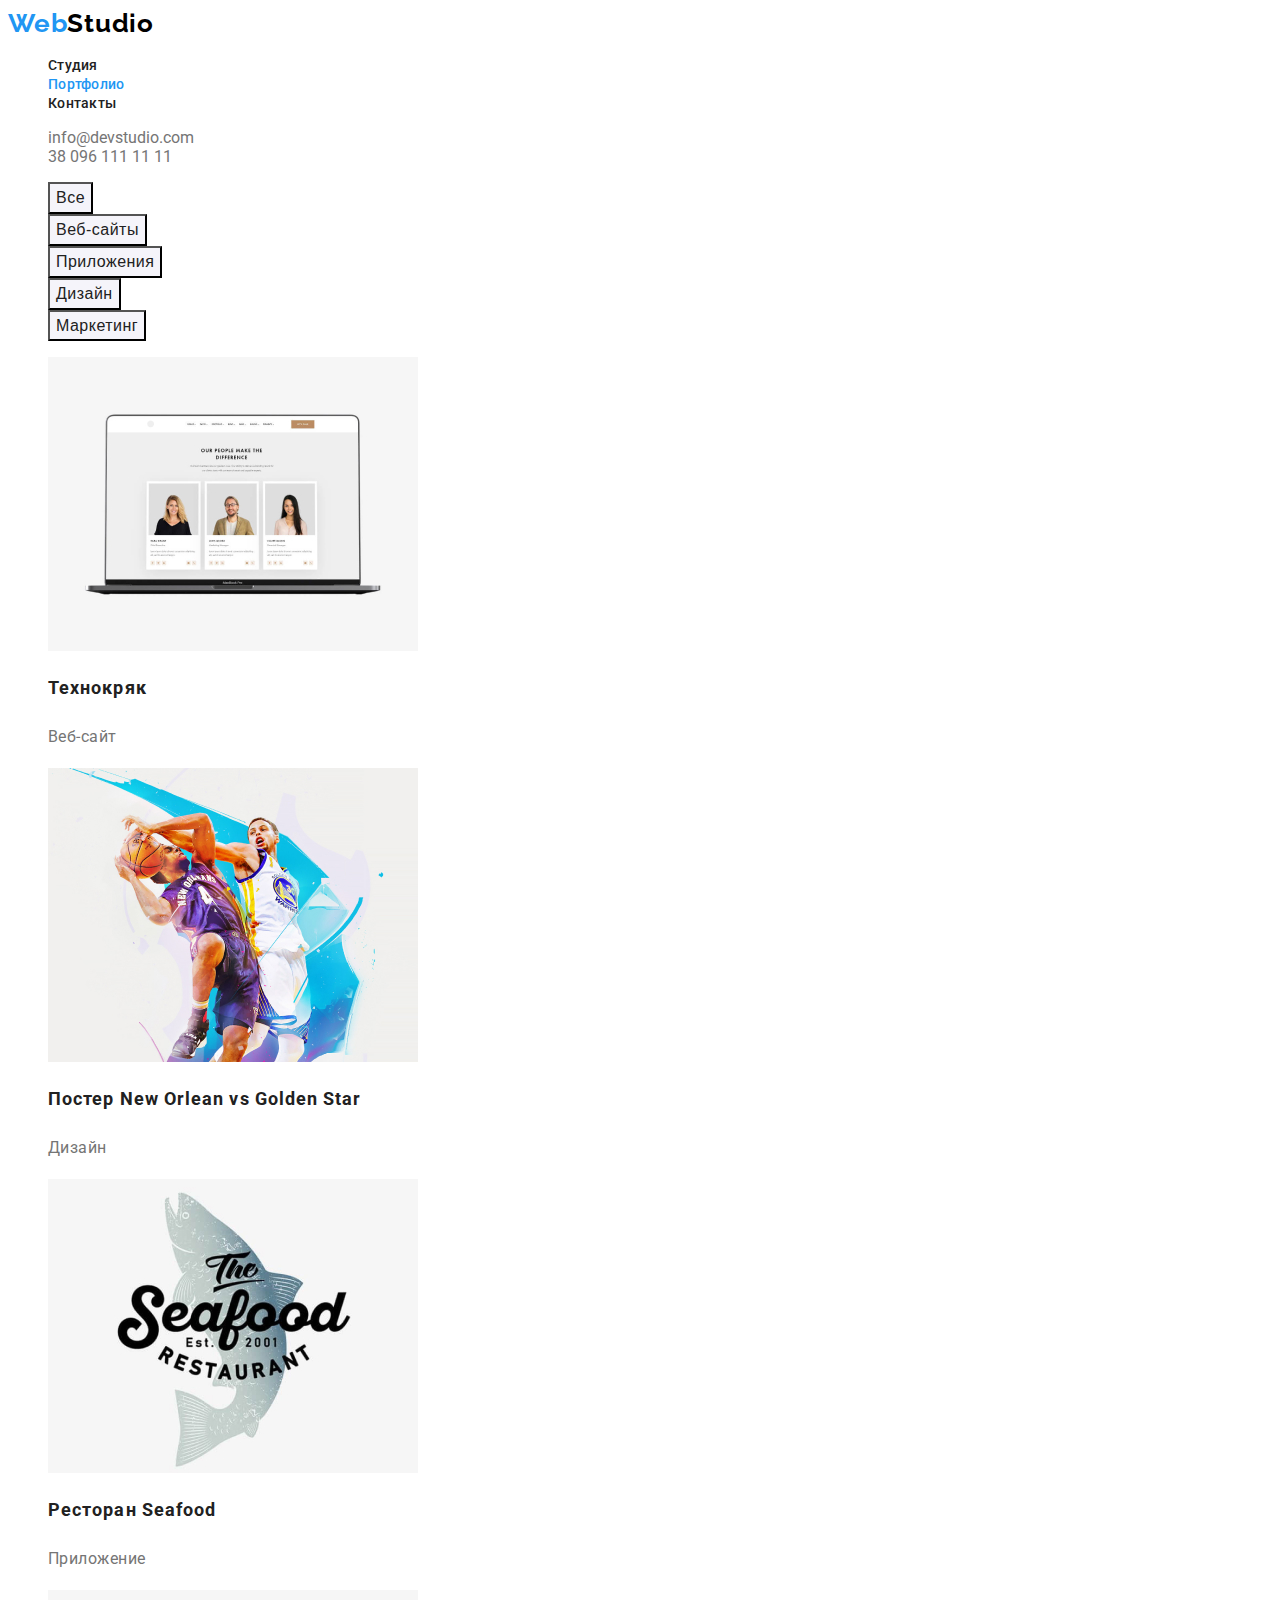
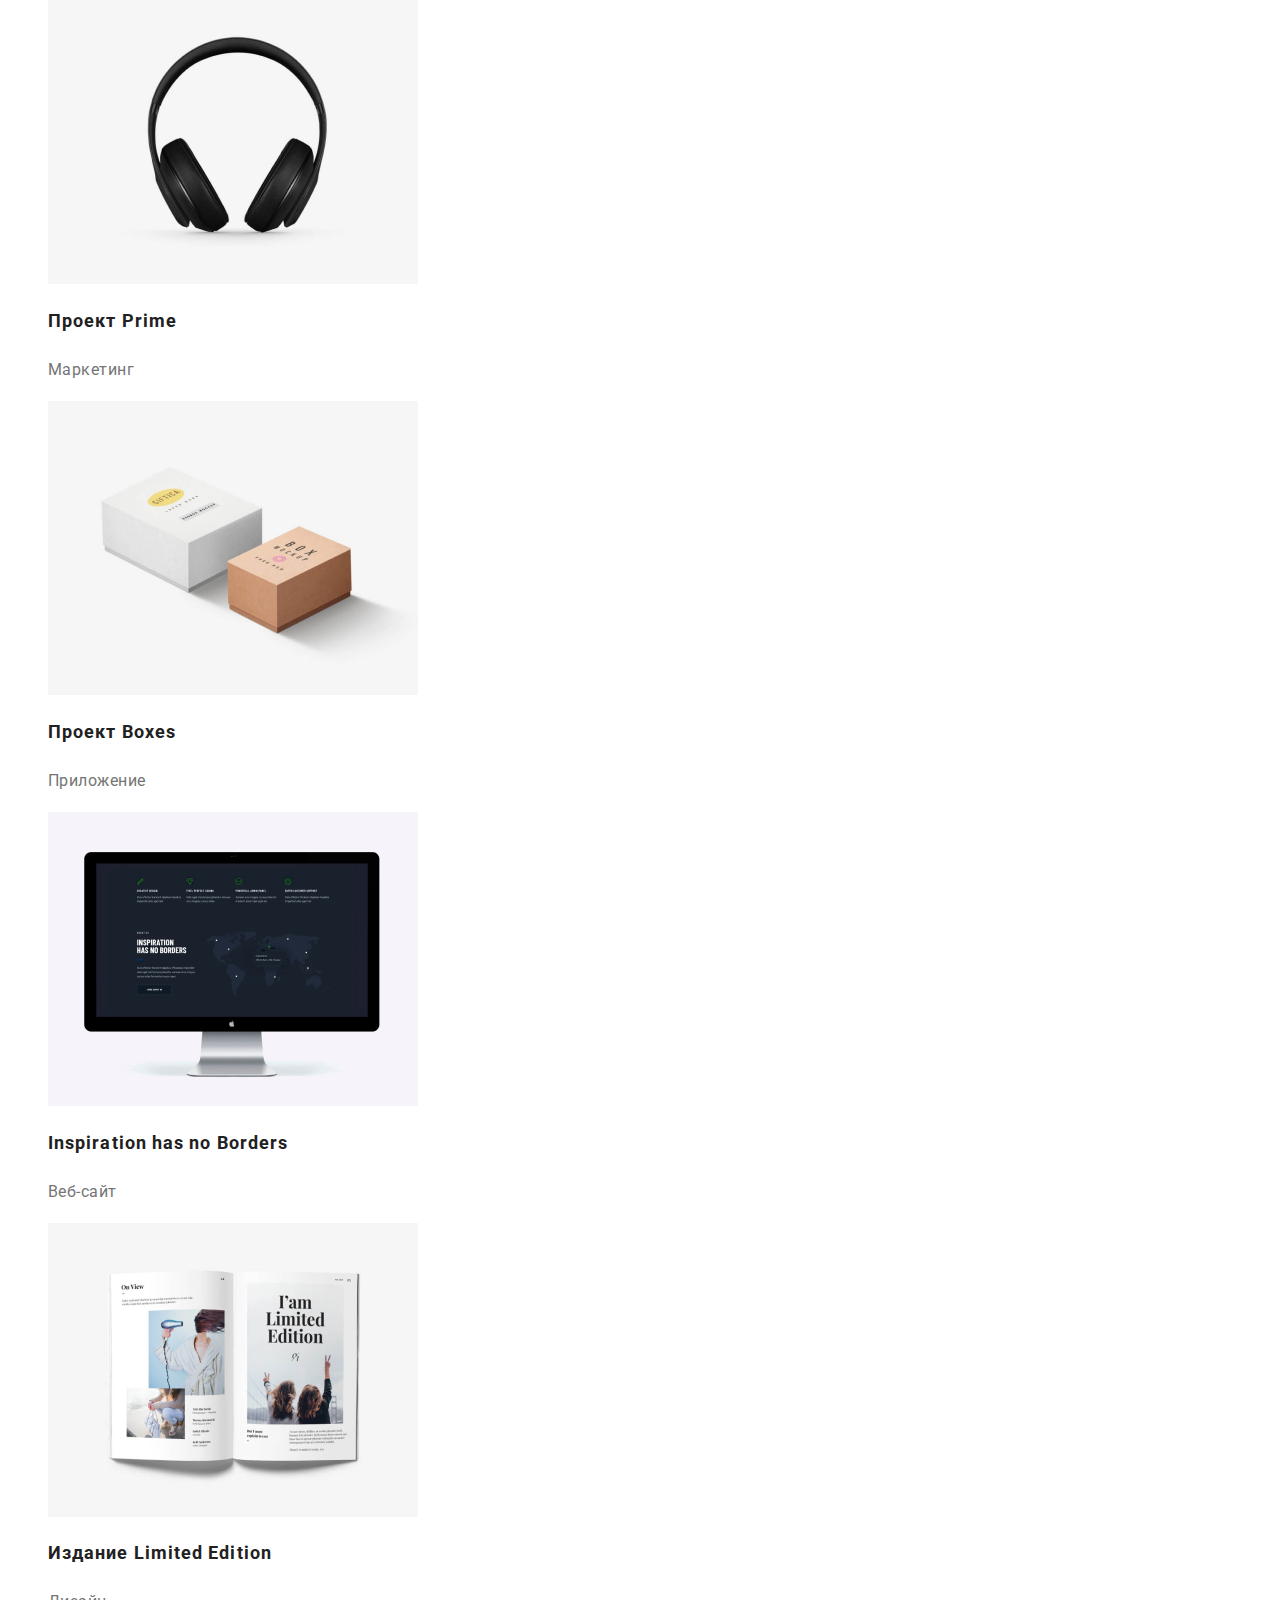
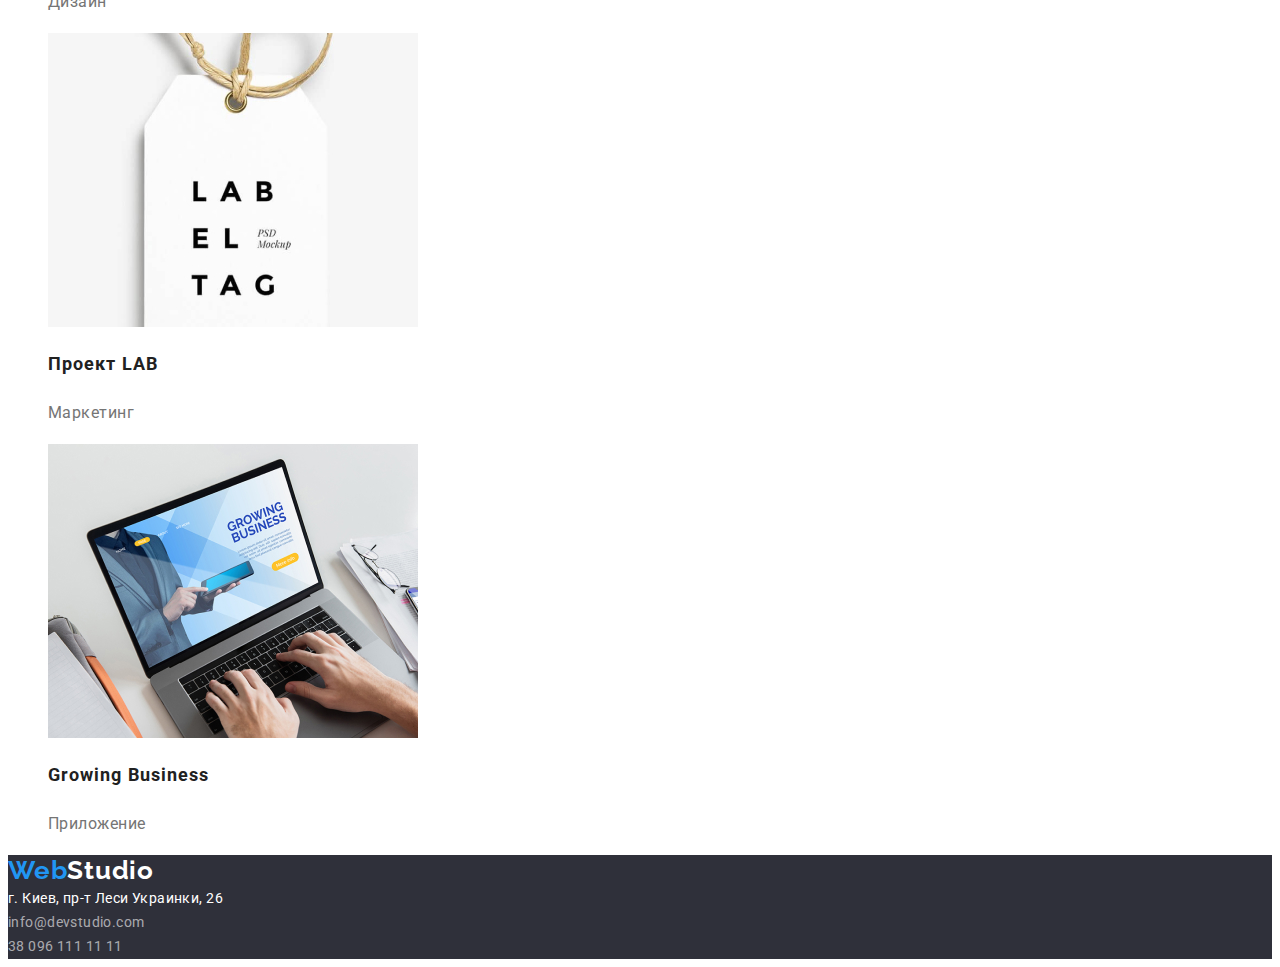
==== portfolio.html @ 9d1b3db4 "клонировала репозиторий" ====
<!DOCTYPE html>
<html lang="ru">
<head>
    <meta charset="UTF-8">
    <meta name="viewport" content="width=device-width, initial-scale=1.0">
    <title>Портфолио</title>
    <link href="https://fonts.googleapis.com/css2?family=Raleway:wght@700&family=Roboto:wght@400;500;700;900&display=swap" rel="stylesheet">
    <link rel="stylesheet" href="./css/common.css">
    <link rel="stylesheet" href="./css/portfolio.css">
</head>

<body class="body">
     <!-- Шапка -->
    <header class="header">
        <nav>
            <a href="./index.html" class="logo"><span class="logo-web">Web</span>Studio</a>

        <ul class="site-nav list">
            <li><a href="./index.html" class="link">Студия</a></li>
            <li><a href="./portfolio.html" class="link current">Портфолио</a></li>
            <li><a href="#address" class="link">Контакты</a></li>
        </ul>
        </nav>
        <ul class="link-nav list">
            <li><a href="mailto:info@devstudio.com" class="link">info@devstudio.com</a></li>
            <li><a href="tel:+380961111111" class="link">38 096 111 11 11</a></li>
        </ul>
    </header>

    <main>
    <!-- Проекты -->
    <section class="project">
        <h1 hidden>Проекты</h1>
            <ul class="project-list list">
                <li><button type="button" class="button secondary">Все</button></li>
                <li><button type="button" class="button secondary">Веб-сайты</button></li>
                <li><button type="button" class="button secondary">Приложения</button></li>
                <li><button type="button" class="button secondary">Дизайн</button></li>
                <li><button type="button" class="button secondary">Маркетинг</button></li>
            </ul>
            <ul class="list">
                <li>
                    <img src="./images/img1.jpg" width="370" height="294" alt="открытый лаптоп">
                    <h2 class="title">Технокряк</h2>
                    <p class="text">Веб-сайт</p>
                </li>
                <li>
                    <img src="./images/img2.jpg" width="370" height="294" alt="двое мужчин играют в баскетбол">
                    <h2 class="title">Постер New Orlean vs Golden Star</h2>
                    <p class="text">Дизайн</p>
                </li>
                <li>
                    <img src="./images/img3.jpg" width="370" height="294" alt="логотип ресторана">
                    <h2 class="title">Ресторан Seafood</h2>
                    <p class="text">Приложение</p>
                </li>
                <li>
                    <img src="./images/img4.jpg" width="370" height="294" alt="наушники">
                    <h2 class="title">Проект Prime</h2>
                    <p class="text">Маркетинг</p>
                </li>
                <li>
                    <img src="./images/img5.jpg" width="370" height="294" alt="две коробочки">
                    <h2 class="title">Проект Boxes</h2>
                    <p class="text">Приложение</p>
                </li>
                <li>
                    <img src="./images/img6.jpg" width="370" height="294" alt="монитор">
                    <h2 class="title">Inspiration has no Borders</h2>
                    <p class="text">Веб-сайт</p>
                </li>
                <li>
                    <img src="./images/img7.jpg" width="370" height="294" alt="открытая книга">
                    <h2 class="title">Издание Limited Edition</h2>
                    <p class="text">Дизайн</p>
                </li>
                <li>
                    <img src="./images/img8.jpg" width="370" height="294" alt="подвеска рекламы">
                    <h2 class="title">Проект LAB</h2>
                    <p class="text">Маркетинг</p>
                </li>
                <li>
                    <img src="./images/img9.jpg" width="370" height="294" alt="руки на лаптопе">
                    <h2 class="title">Growing Business</h2>
                    <p class="text">Приложение</p>
                </li>
            </ul>

    </section>
    </main>

     <!-- Подвал -->
     <footer class="footer">
        <a href="./index.html" class="logo-footer"><span class="logo-web">Web</span>Studio</a>
        <address class="address" id="address">
            г. Киев, пр-т Леси Украинки, 26 <br>
            <a href="mailto:info@devstudio.com" class="link">info@devstudio.com</a> <br>
            <a href="tel:+380961111111" class="link">38 096 111 11 11</a>
        </address>
    </footer>
</body>
</html>
---- css/common.css ----
:root {
    --primary-text-color: #757575;
    --title-text-color: #212121;
    --accent-color: #2196F3;
    --button-color: #FFFFFF;
    --primary-br-color:#FFFFFF;
    --secondary-br-color:#F5F4FA;
    --footer-br-color: #2F303A;
}




/* основной цвет текста #757575 */
/* вторичный цвет текста #212121 */
/* акцент #2196F3 */
/* кнопка #FFFFFF */
/* первичный цвет заливки #FFFFFF */
/* вторичный цвет заливки  #F5F4FA */
/* цвет заливки подвала #2F303A */






/* portfolio.css */


/* body */

.body {
    background-color: #ffffff;
    color: var(--primary-text-color);
    font-family: Roboto, sans-serif;
}

/* header */

.header {
    background-color: #ffffff;
    color: var(--title-text-color);
}

/* logo */

.logo{
    color: #000000 ;
    font-family: Raleway, sans-serif;

    font-weight: 700;
    font-size: 26px;
    line-height: 1.19;
    letter-spacing: 0.03em;
    text-decoration: none;
}

.logo-footer {
    color: #FFFFFF;
}

.logo-web {
   color:var(--accent-color);
}

.list {
    list-style: none;
}

/* site-nav */

.site-nav .link {
    color: var(--title-text-color);
}

.site-nav .link:hover,
.site-nav .link:focus {
    color: var(--accent-color);
}

.site-nav .link.current {
    color: var(--accent-color);
}

/* link-nav */

.link-nav .link {
    color: var(--primary-text-color);
}

.link-nav .link:hover,
.link-nav .link:focus {
    color:  var(--accent-color);
}

.button {
    color: var(--title-text-color);
    background-color: var(--accent-color);
}

/* footer */

.footer {
    background-color: var(--footer-br-color);
}

.address {
    color: #FFFFFF;
}

.footer .link {
    color: rgba(255, 255, 255, 0.6)
}
---- css/portfolio.css ----
:root {
    --primary-text-color: #757575;
    --title-text-color: #212121;
    --accent-color: #2196F3;
    --button-color: #FFFFFF;
    --primary-br-color:#FFFFFF;
    --secondary-br-color:#F5F4FA;
    --footer-br-color: #2F303A;
}


/* основной цвет текста #757575 */
/* вторичный цвет текста #212121 */
/* акцент #2196F3 */
/* кнопка #FFFFFF */
/* первичный цвет заливки #FFFFFF */
/* вторичный цвет заливки  #F5F4FA */
/* цвет заливки подвала #2F303A */


/* body */

.body {
    background-color: #ffffff;
    color: var(--primary-text-color);

    font-family: Roboto, sans-serif;
}

/* logo */

.logo{
    color: #000000 ;
    font-family: Raleway, sans-serif;

    font-weight: 700;
    font-size: 26px;
    line-height: 1.19;
    letter-spacing: 0.03em;
    text-decoration: none;
}

.logo-footer {
    color: #FFFFFF;
    font-family: Raleway, sans-serif;

    font-weight: 700;
    font-size: 26px;
    line-height: 1.19;
    letter-spacing: 0.03em;
    text-decoration: none;
}

/* nav */

.site-nav .link {
    color: var(--title-text-color);
    font-family: Roboto;

    font-weight: 500;
    font-size: 14px;
    line-height: 1.14;
    letter-spacing: 0.02em;
    text-decoration: none;
}

 .list {
    list-style: none;
}

.link-nav .link{
    color: var(--primary-text-color);
    text-decoration: none;
}

/* title */

.title {
    color: var(--title-text-color);
}

.list .title {
    font-weight: 700;
    font-size: 18px;
    line-height: 2;
    letter-spacing: 0.06em;
}

/* button */

.button {
    color:var(--title-text-color);
    background-color: var(--accent-color);
    font-weight: 500;
    font-size: 16px;
    line-height: 1.62;
    text-align: center;
    letter-spacing: 0.03em;
}

.button.secondary {
    color: var(--title-text-color);
    background-color: var(--secondary-br-color);
}

.button:hover,
.button:focus {
    color: var(--button-color);
    background-color: var(--accent-color);
}

/* text */

.list .text {
    font-weight: 400;
    font-size: 16px;
    line-height: 1.87;
    letter-spacing: 0.03em;
}

/* footer */

.footer {
    background-color: var(--footer-br-color);
    font-style: normal;
    font-weight: 400;
    font-size: 14px;
    line-height: 1.71;
    letter-spacing: 0.03em;
}

.address {
    color: #ffffff;
    font-style: normal;
}


.footer .link {
    color: rgba(255, 255, 255, 0.6);
    text-decoration: none;
}
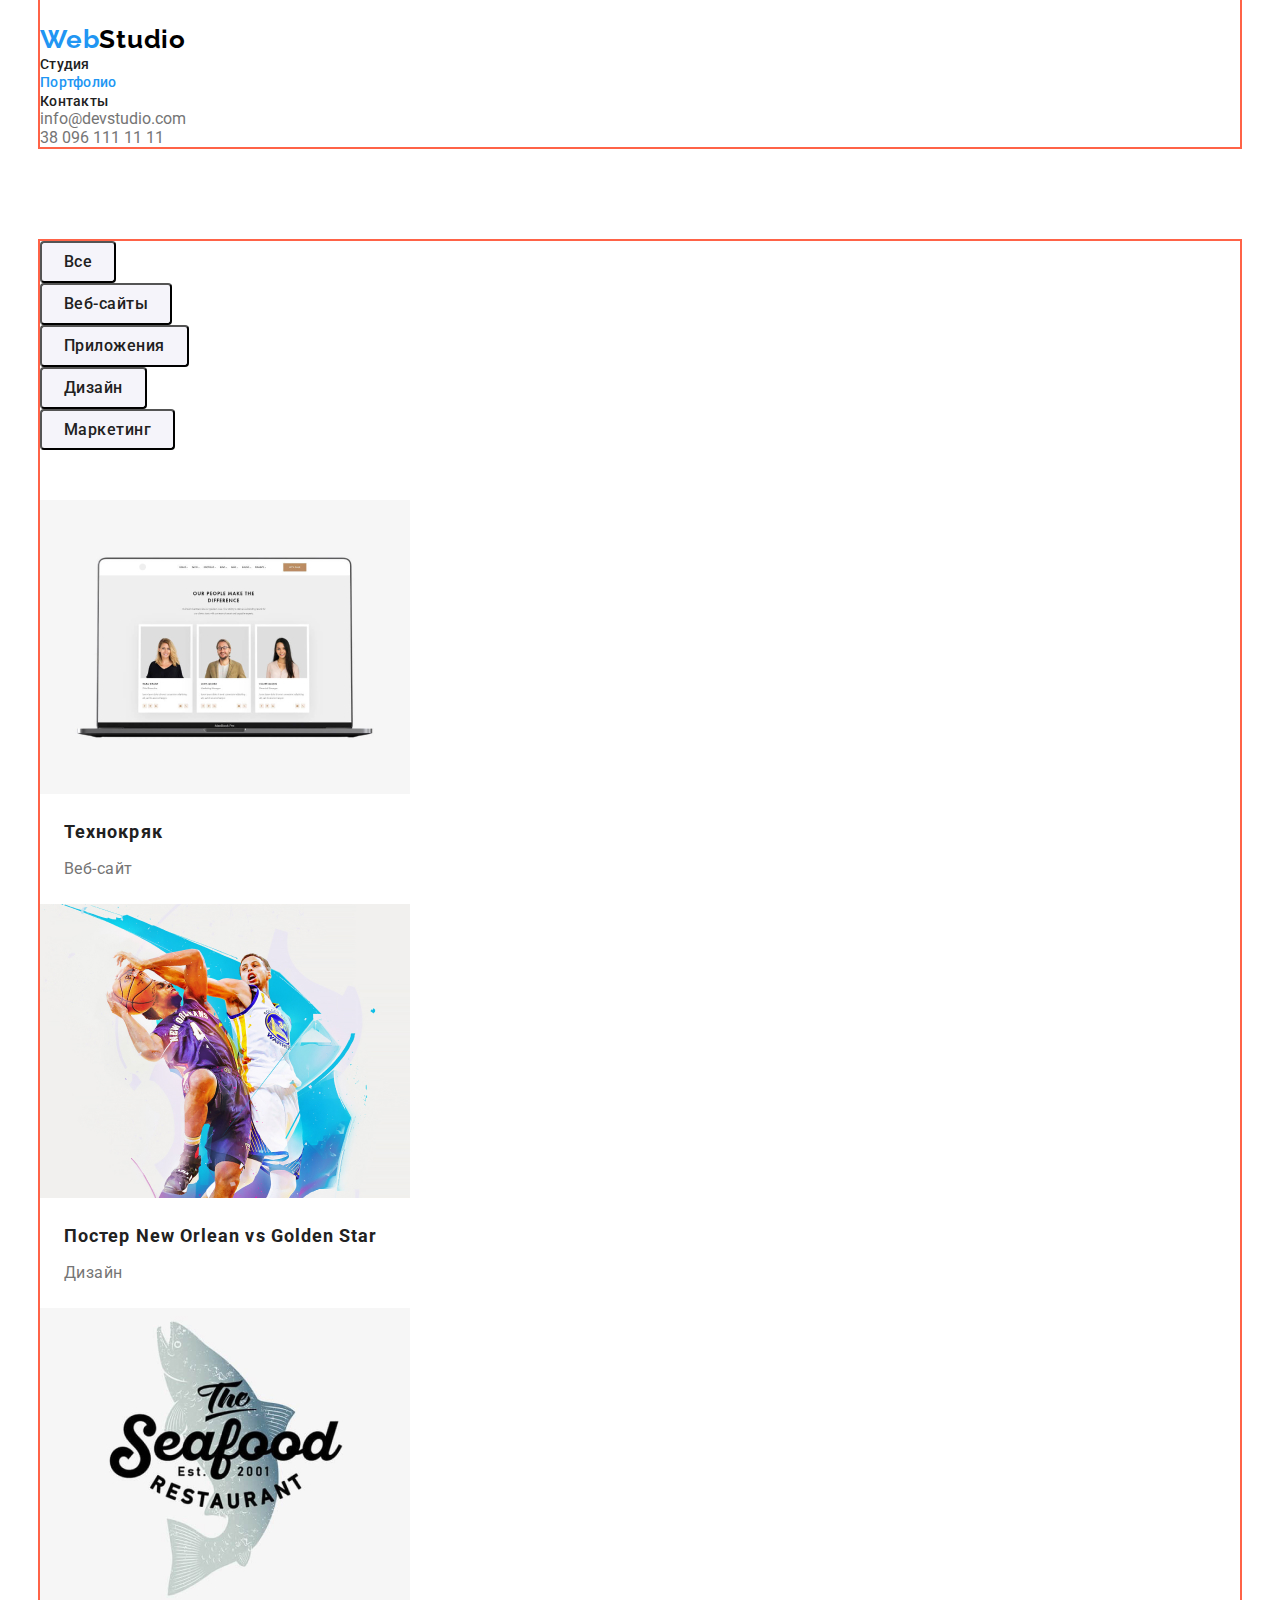
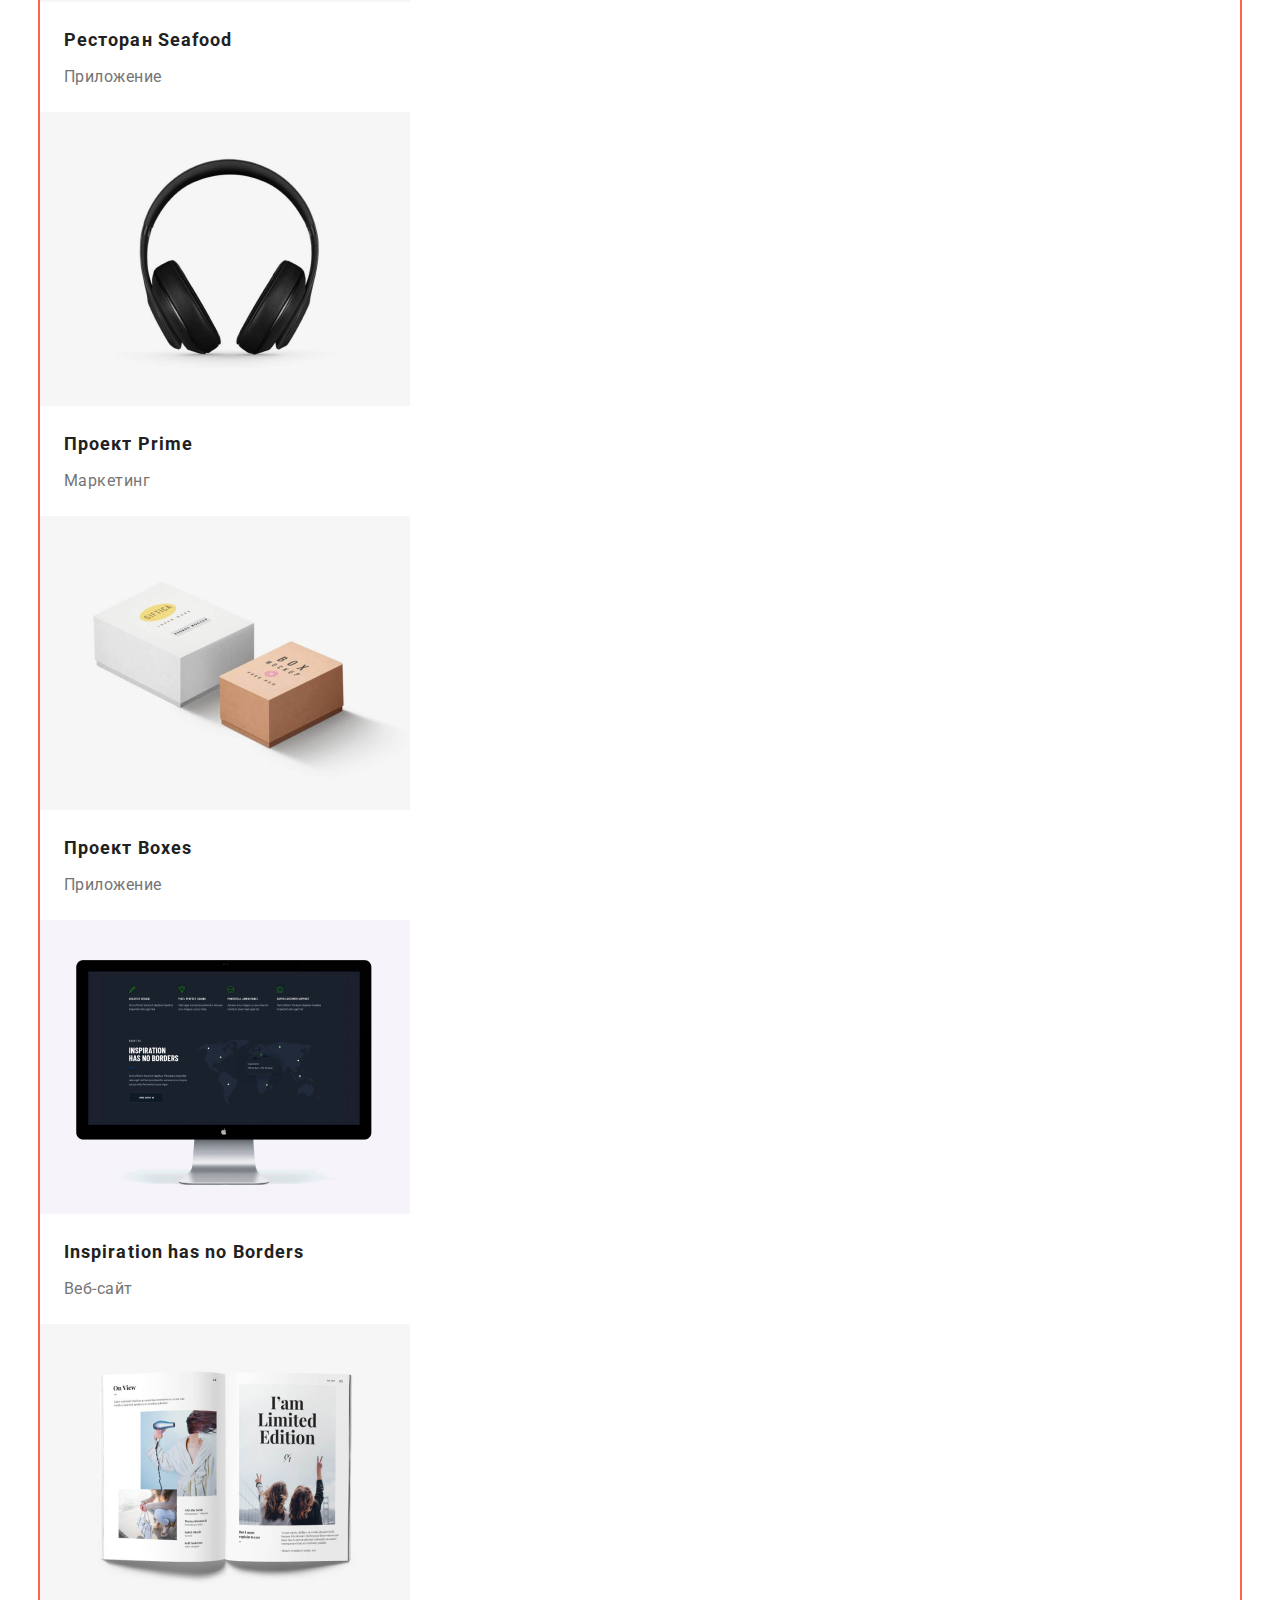
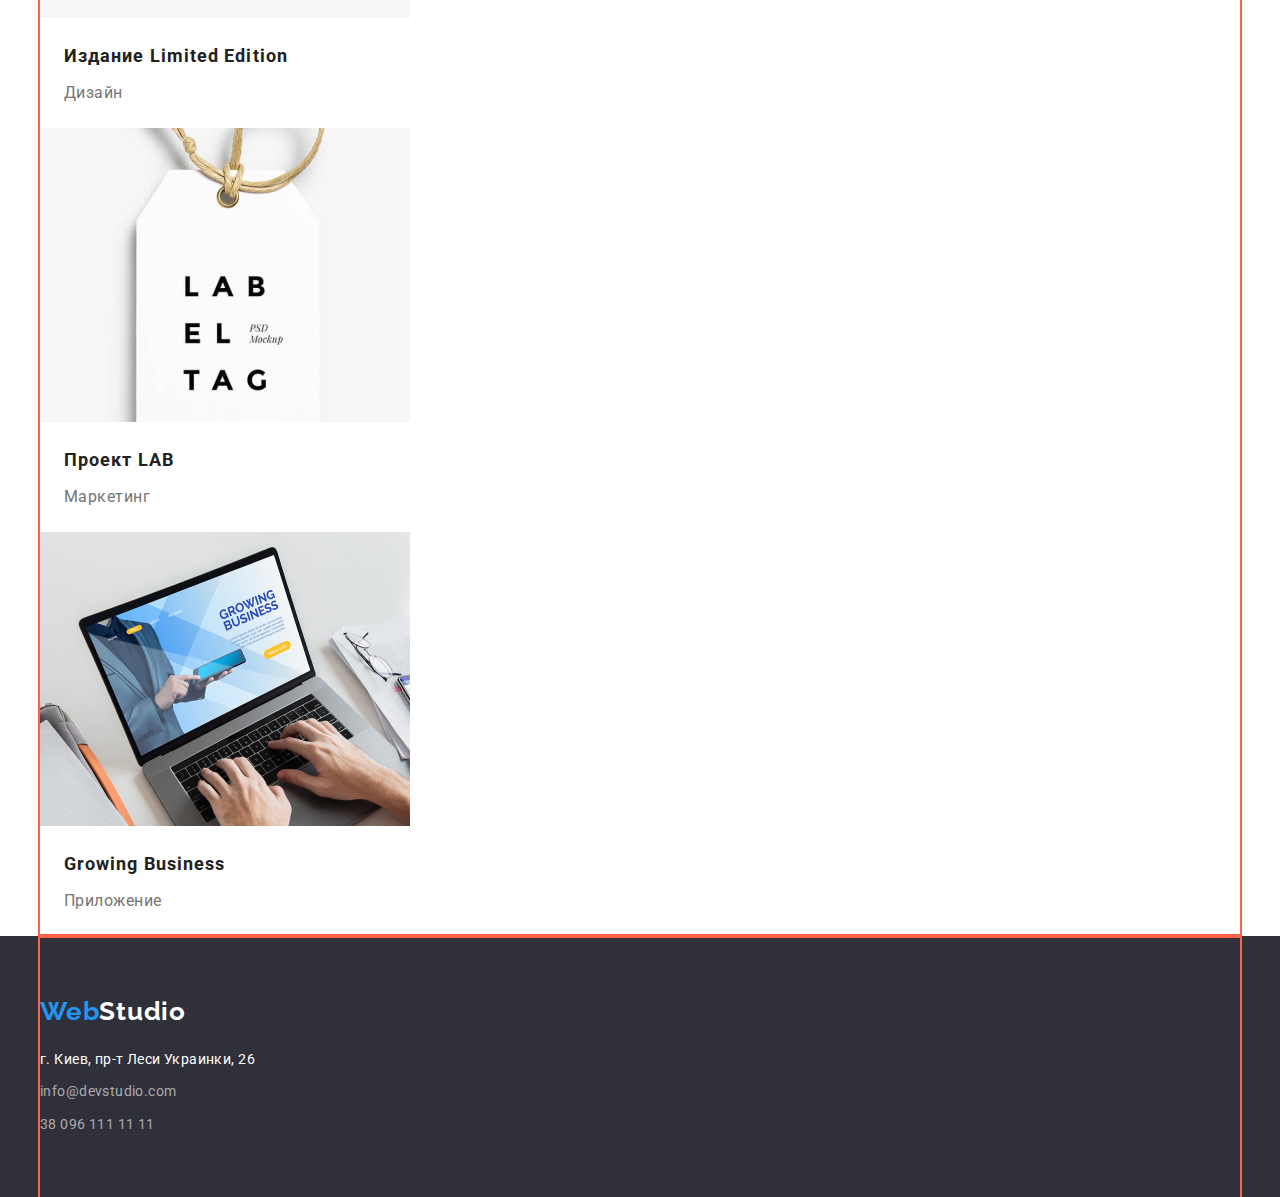
==== commit c8b8db17: "добавила стили для геометрии на портфолио" ====
--- a/portfolio.html
+++ b/portfolio.html
@@ -5,6 +5,7 @@
     <meta name="viewport" content="width=device-width, initial-scale=1.0">
     <title>Портфолио</title>
     <link href="https://fonts.googleapis.com/css2?family=Raleway:wght@700&family=Roboto:wght@400;500;700;900&display=swap" rel="stylesheet">
+    <link rel="stylesheet" href="https://cdnjs.cloudflare.com/ajax/libs/modern-normalize/1.0.0/modern-normalize.min.css"/>
     <link rel="stylesheet" href="./css/common.css">
     <link rel="stylesheet" href="./css/portfolio.css">
 </head>
@@ -12,9 +13,11 @@
 <body class="body">
      <!-- Шапка -->
     <header class="header">
+        <div class="container">
         <nav>
-            <a href="./index.html" class="logo"><span class="logo-web">Web</span>Studio</a>
-
+            <div class="logo-header">
+                <a href="./index.html" class="logo"><span class="logo-web">Web</span>Studio</a>
+            </div>
         <ul class="site-nav list">
             <li><a href="./index.html" class="link">Студия</a></li>
             <li><a href="./portfolio.html" class="link current">Портфолио</a></li>
@@ -25,12 +28,15 @@
             <li><a href="mailto:info@devstudio.com" class="link">info@devstudio.com</a></li>
             <li><a href="tel:+380961111111" class="link">38 096 111 11 11</a></li>
         </ul>
+    </div>
     </header>
 
     <main>
     <!-- Проекты -->
     <section class="project">
+        <div class="container">
         <h1 hidden>Проекты</h1>
+        <div class="button-project">
             <ul class="project-list list">
                 <li><button type="button" class="button secondary">Все</button></li>
                 <li><button type="button" class="button secondary">Веб-сайты</button></li>
@@ -38,65 +44,112 @@
                 <li><button type="button" class="button secondary">Дизайн</button></li>
                 <li><button type="button" class="button secondary">Маркетинг</button></li>
             </ul>
+        </div>
             <ul class="list">
                 <li>
-                    <img src="./images/img1.jpg" width="370" height="294" alt="открытый лаптоп">
-                    <h2 class="title">Технокряк</h2>
-                    <p class="text">Веб-сайт</p>
+                    <div class="project-img">
+                        <img src="./images/img1.jpg" width="370" height="294" alt="открытый лаптоп">
+                    <div class="button-list">
+                        <h2 class="title">Технокряк</h2>
+                        <p class="text">Веб-сайт</p>
+                    </div>
+                    </div>
                 </li>
                 <li>
-                    <img src="./images/img2.jpg" width="370" height="294" alt="двое мужчин играют в баскетбол">
-                    <h2 class="title">Постер New Orlean vs Golden Star</h2>
-                    <p class="text">Дизайн</p>
+                    <div class="project-img">
+                        <img src="./images/img2.jpg" width="370" height="294" alt="двое мужчин играют в баскетбол">
+                    <div class="button-list">
+                        <h2 class="title">Постер New Orlean vs Golden Star</h2>
+                        <p class="text">Дизайн</p>
+                    </div>
+                    </div>
                 </li>
                 <li>
-                    <img src="./images/img3.jpg" width="370" height="294" alt="логотип ресторана">
-                    <h2 class="title">Ресторан Seafood</h2>
-                    <p class="text">Приложение</p>
+                    <div class="project-img">
+                        <img src="./images/img3.jpg" width="370" height="294" alt="логотип ресторана">
+                    <div class="button-list">
+                        <h2 class="title">Ресторан Seafood</h2>
+                        <p class="text">Приложение</p>
+                    </div>
+                    </div>
                 </li>
                 <li>
-                    <img src="./images/img4.jpg" width="370" height="294" alt="наушники">
-                    <h2 class="title">Проект Prime</h2>
-                    <p class="text">Маркетинг</p>
+                    <div class="project-img">
+                        <img src="./images/img4.jpg" width="370" height="294" alt="наушники">
+                    <div class="button-list">
+                        <h2 class="title">Проект Prime</h2>
+                        <p class="text">Маркетинг</p>
+                    </div>
+                    </div>
                 </li>
                 <li>
-                    <img src="./images/img5.jpg" width="370" height="294" alt="две коробочки">
-                    <h2 class="title">Проект Boxes</h2>
-                    <p class="text">Приложение</p>
+                    <div class="project-img">
+                        <img src="./images/img5.jpg" width="370" height="294" alt="две коробочки">
+                    <div class="button-list">
+                        <h2 class="title">Проект Boxes</h2>
+                        <p class="text">Приложение</p>
+                    </div>
+                    </div>
                 </li>
                 <li>
-                    <img src="./images/img6.jpg" width="370" height="294" alt="монитор">
-                    <h2 class="title">Inspiration has no Borders</h2>
-                    <p class="text">Веб-сайт</p>
+                    <div class="project-img">
+                        <img src="./images/img6.jpg" width="370" height="294" alt="монитор">
+                    <div class="button-list">
+                        <h2 class="title">Inspiration has no Borders</h2>
+                        <p class="text">Веб-сайт</p>
+                    </div>
+                    </div>
                 </li>
                 <li>
-                    <img src="./images/img7.jpg" width="370" height="294" alt="открытая книга">
-                    <h2 class="title">Издание Limited Edition</h2>
-                    <p class="text">Дизайн</p>
+                    <div class="project-img">
+                        <img src="./images/img7.jpg" width="370" height="294" alt="открытая книга">
+                    <div class="button-list">
+                        <h2 class="title">Издание Limited Edition</h2>
+                        <p class="text">Дизайн</p>
+                    </div>
+                    </div>
                 </li>
                 <li>
-                    <img src="./images/img8.jpg" width="370" height="294" alt="подвеска рекламы">
-                    <h2 class="title">Проект LAB</h2>
-                    <p class="text">Маркетинг</p>
+                    <div class="project-img">
+                        <img src="./images/img8.jpg" width="370" height="294" alt="подвеска рекламы">
+                    <div class="button-list">
+                        <h2 class="title">Проект LAB</h2>
+                        <p class="text">Маркетинг</p>
+                    </div>
+                    </div>
                 </li>
                 <li>
-                    <img src="./images/img9.jpg" width="370" height="294" alt="руки на лаптопе">
-                    <h2 class="title">Growing Business</h2>
-                    <p class="text">Приложение</p>
+                    <div class="project-img">
+                        <img src="./images/img9.jpg" width="370" height="294" alt="руки на лаптопе">
+                    <div class="button-list">
+                        <h2 class="title">Growing Business</h2>
+                        <p class="text">Приложение</p>
+                        </div>
+                    </div>
                 </li>
+
             </ul>
+        </div>
 
     </section>
     </main>
 
      <!-- Подвал -->
      <footer class="footer">
-        <a href="./index.html" class="logo-footer"><span class="logo-web">Web</span>Studio</a>
+         <div class="container">
+             <div class="footer-logo">
+                <a href="./index.html" class="logo-footer"><span class="logo-web">Web</span>Studio</a>
+            </div>
         <address class="address" id="address">
             г. Киев, пр-т Леси Украинки, 26 <br>
-            <a href="mailto:info@devstudio.com" class="link">info@devstudio.com</a> <br>
-            <a href="tel:+380961111111" class="link">38 096 111 11 11</a>
+            <div class="mail">
+                <a href="mailto:info@devstudio.com" class="link">info@devstudio.com</a> <br>
+            </div>
+            <div class="tel">
+                <a href="tel:+380961111111" class="link">38 096 111 11 11</a>
+            </div>
         </address>
+    </div>
     </footer>
 </body>
 </html>
--- a/css/portfolio.css
+++ b/css/portfolio.css
@@ -9,16 +9,6 @@
     --footer-br-color: #2F303A;
 }
 
-
-/* основной цвет текста #757575 */
-/* вторичный цвет текста #212121 */
-/* акцент #2196F3 */
-/* кнопка #FFFFFF */
-/* первичный цвет заливки #FFFFFF */
-/* вторичный цвет заливки  #F5F4FA */
-/* цвет заливки подвала #2F303A */
-
-
 /* body */
 
 .body {
@@ -26,6 +16,38 @@
     color: var(--primary-text-color);
 
     font-family: Roboto, sans-serif;
+}
+
+img {
+    display: block;
+    max-width: 100%;
+    height: auto;
+}
+
+.project-img {
+    width: 370px;
+}
+
+
+.project-img .title {
+    margin-top: 0;
+    margin-bottom: 0;
+    padding: 20px 24px 4px;
+}
+
+.project-img .text {
+    margin-top: 0;
+    margin-bottom: 0;
+    padding-right: 24px;
+    padding-left: 24px;
+    padding-bottom: 20px;
+}
+
+.container {
+    margin-left: auto;
+    margin-right: auto;
+    width: 1200px;
+    outline: 2px solid tomato;
 }
 
 /* logo */
@@ -39,6 +61,11 @@
     line-height: 1.19;
     letter-spacing: 0.03em;
     text-decoration: none;
+}
+
+.logo-header {
+    padding-top: 24px;
+    padding-bottom: 0;
 }
 
 .logo-footer {
@@ -65,8 +92,10 @@
     text-decoration: none;
 }
 
- .list {
+.list {
     list-style: none;
+    padding: 0;
+    margin: 0;
 }
 
 .link-nav .link{
@@ -99,7 +128,16 @@
     letter-spacing: 0.03em;
 }
 
+
+.button-project {
+    margin-top: 94px;
+    margin-bottom: 0;
+    padding-bottom: 50px;
+}
+
 .button.secondary {
+    padding: 6px 22px;
+    border-radius: 4px;
     color: var(--title-text-color);
     background-color: var(--secondary-br-color);
 }
@@ -130,6 +168,20 @@
     letter-spacing: 0.03em;
 }
 
+.footer-logo {
+    padding-top: 60px;
+    padding-bottom: 20px;
+}
+
+.mail {
+    padding-top: 9px;
+    padding-bottom: 9px;
+}
+
+.tel {
+    padding-bottom: 60px;
+}
+
 .address {
     color: #ffffff;
     font-style: normal;
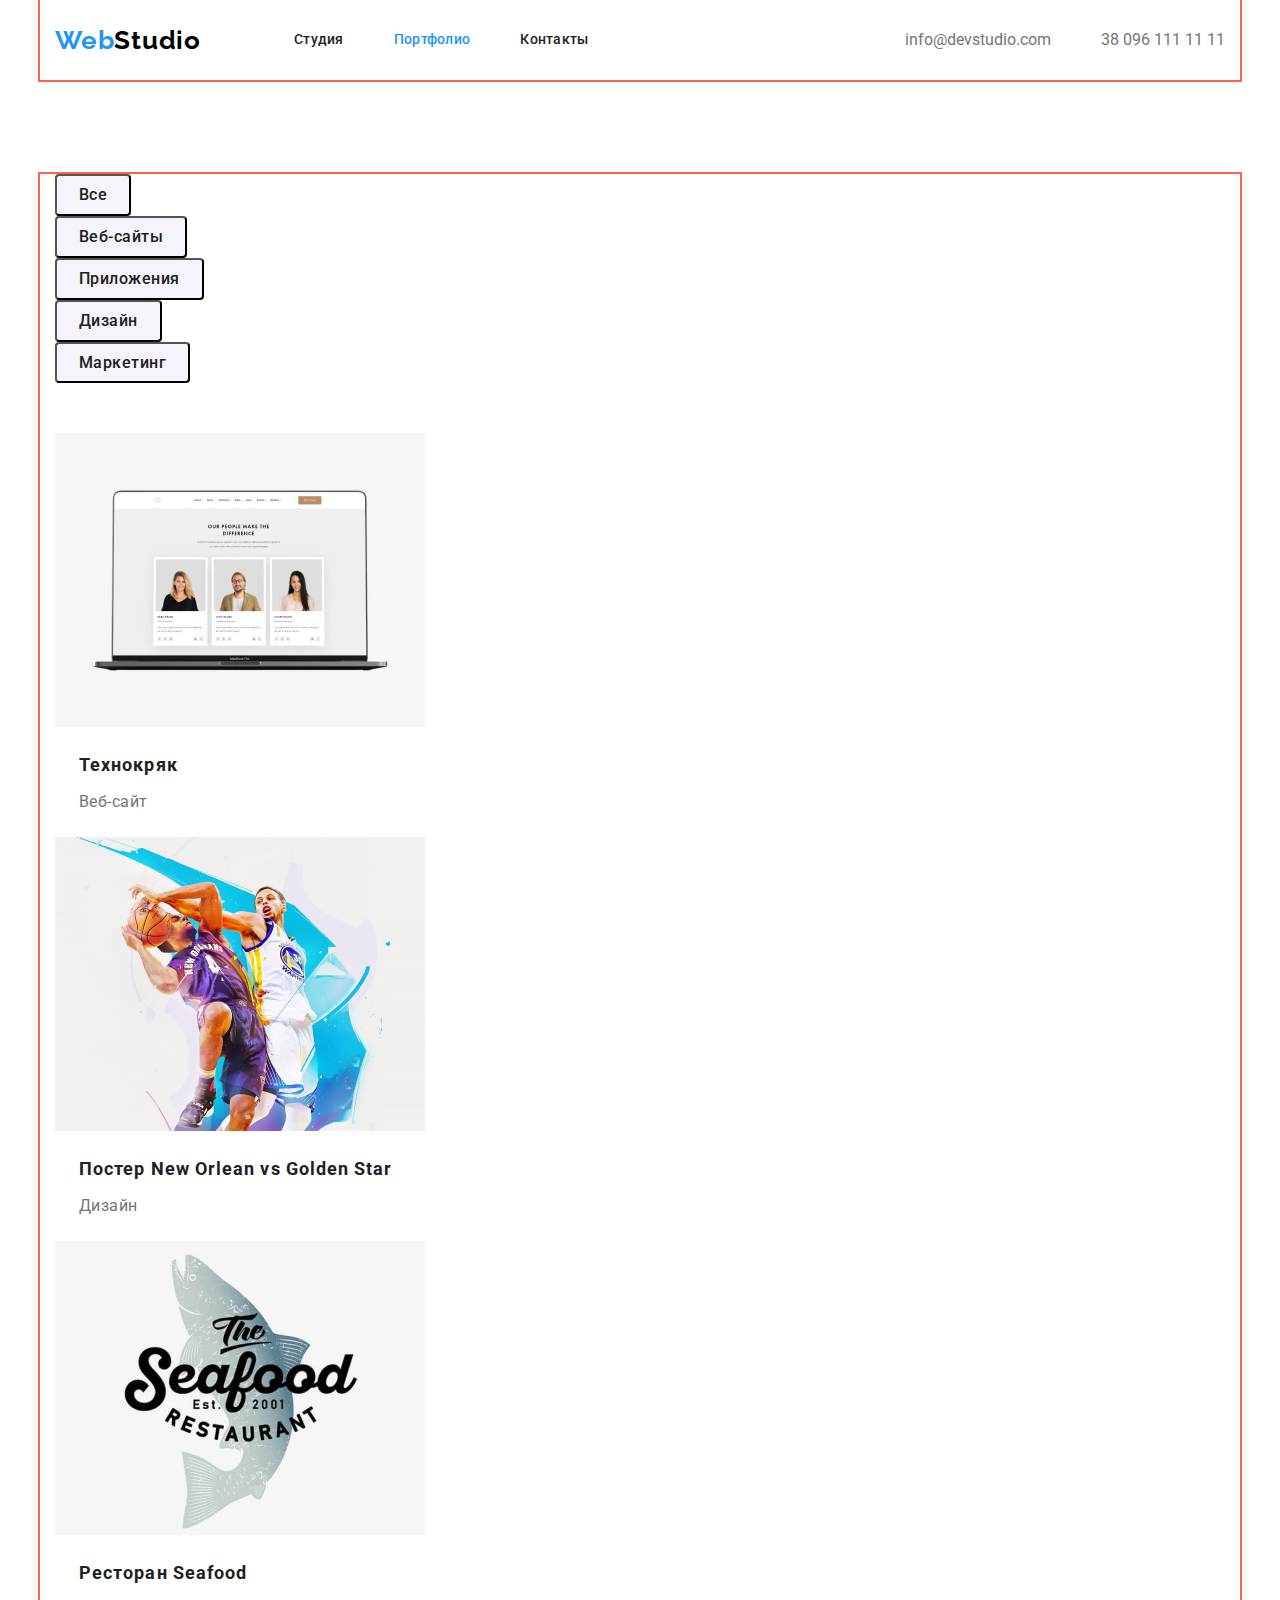
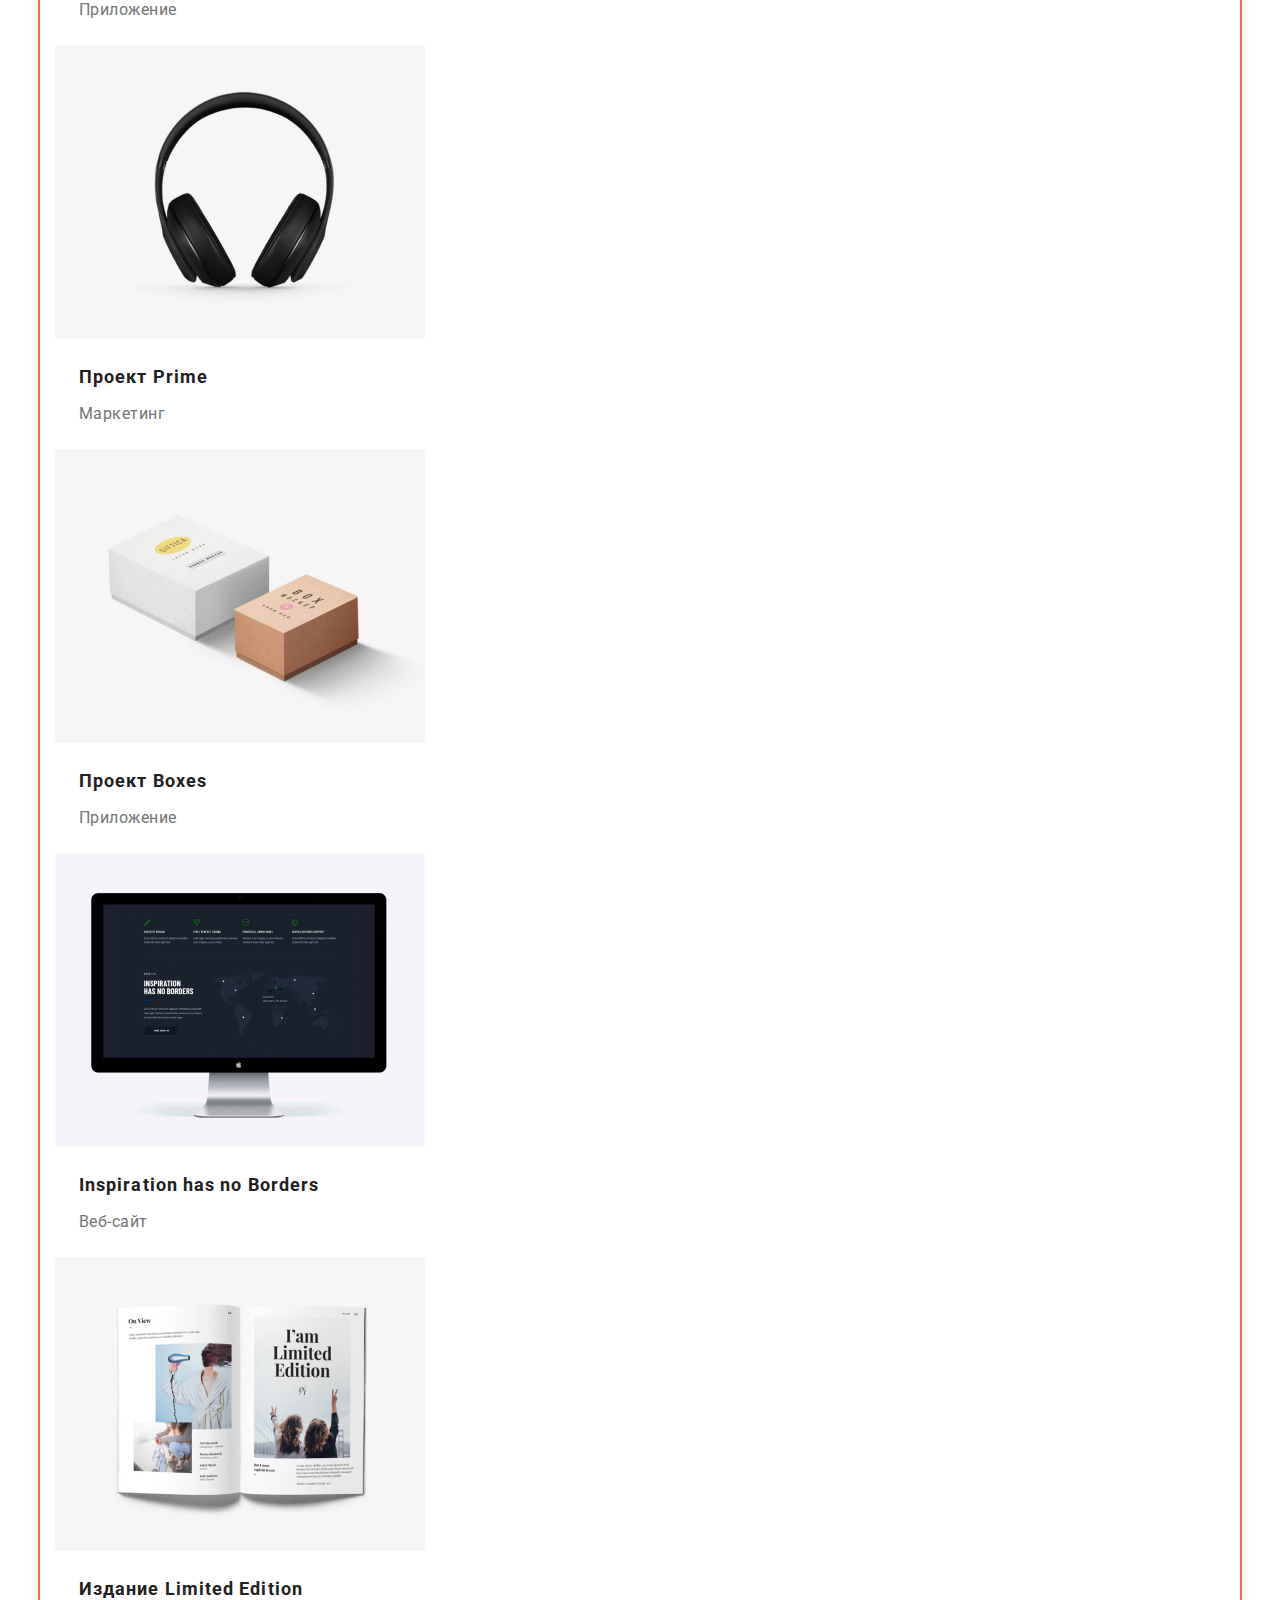
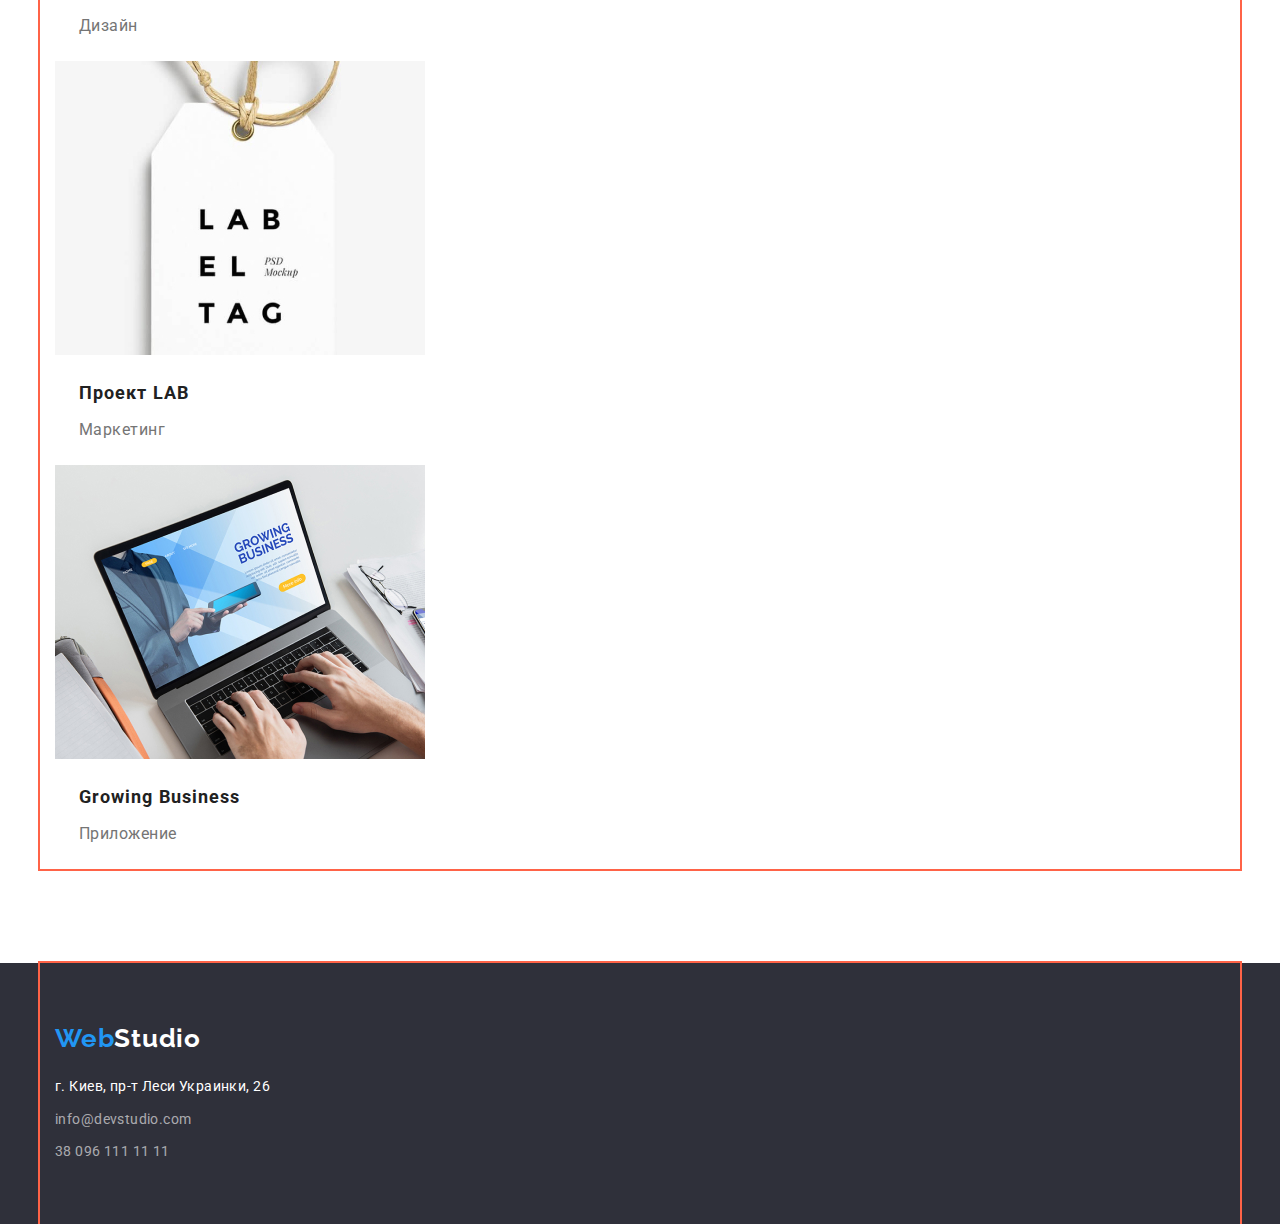
==== commit 526f090c: "добавила стили позиционирования в студии с flexbox" ====
--- a/portfolio.html
+++ b/portfolio.html
@@ -14,21 +14,19 @@
      <!-- Шапка -->
     <header class="header">
         <div class="container">
-        <nav>
-            <div class="logo-header">
+        <nav class="main-nav">
                 <a href="./index.html" class="logo"><span class="logo-web">Web</span>Studio</a>
-            </div>
-        <ul class="site-nav list">
-            <li><a href="./index.html" class="link">Студия</a></li>
-            <li><a href="./portfolio.html" class="link current">Портфолио</a></li>
-            <li><a href="#address" class="link">Контакты</a></li>
-        </ul>
+            <ul class="site-nav list">
+                <li class="item"><a href="./index.html" class="link">Студия</a></li>
+                <li class="item"><a href="./portfolio.html" class="link current">Портфолио</a></li>
+                <li class="item"><a href="#address" class="link">Контакты</a></li>
+            </ul>
+            <ul class="link-nav list">
+                <li class="item"><a href="mailto:info@devstudio.com" class="link">info@devstudio.com</a></li>
+                <li class="item"><a href="tel:+380961111111" class="link">38 096 111 11 11</a></li>
+            </ul>
         </nav>
-        <ul class="link-nav list">
-            <li><a href="mailto:info@devstudio.com" class="link">info@devstudio.com</a></li>
-            <li><a href="tel:+380961111111" class="link">38 096 111 11 11</a></li>
-        </ul>
-    </div>
+        </div>
     </header>
 
     <main>
--- a/css/portfolio.css
+++ b/css/portfolio.css
@@ -24,6 +24,12 @@
     height: auto;
 }
 
+.list {
+    list-style: none;
+    padding: 0;
+    margin: 0;
+}
+
 .project-img {
     width: 370px;
 }
@@ -47,7 +53,16 @@
     margin-left: auto;
     margin-right: auto;
     width: 1200px;
+    padding-right: 15px;
+    padding-left: 15px;
     outline: 2px solid tomato;
+}
+
+/* main-nav */
+
+.main-nav {
+    align-items: center;
+    display: flex;
 }
 
 /* logo */
@@ -63,10 +78,10 @@
     text-decoration: none;
 }
 
-.logo-header {
+/* .logo-header {
     padding-top: 24px;
     padding-bottom: 0;
-}
+} */
 
 .logo-footer {
     color: #FFFFFF;
@@ -81,7 +96,19 @@
 
 /* nav */
 
+.site-nav {
+    margin-left: 93px;
+    display: flex;
+}
+
+.site-nav .item + .item {
+    margin-left: 50px;
+}
+
 .site-nav .link {
+    display: block;
+    padding-top: 32px;
+    padding-bottom: 32px;
     color: var(--title-text-color);
     font-family: Roboto;
 
@@ -92,10 +119,15 @@
     text-decoration: none;
 }
 
-.list {
-    list-style: none;
-    padding: 0;
-    margin: 0;
+
+
+.link-nav {
+    display: flex;
+    margin-left: auto;
+}
+
+.link-nav .item + .item {
+    margin-left: 50px;
 }
 
 .link-nav .link{
@@ -160,6 +192,7 @@
 /* footer */
 
 .footer {
+    margin-top: 94px;
     background-color: var(--footer-br-color);
     font-style: normal;
     font-weight: 400;
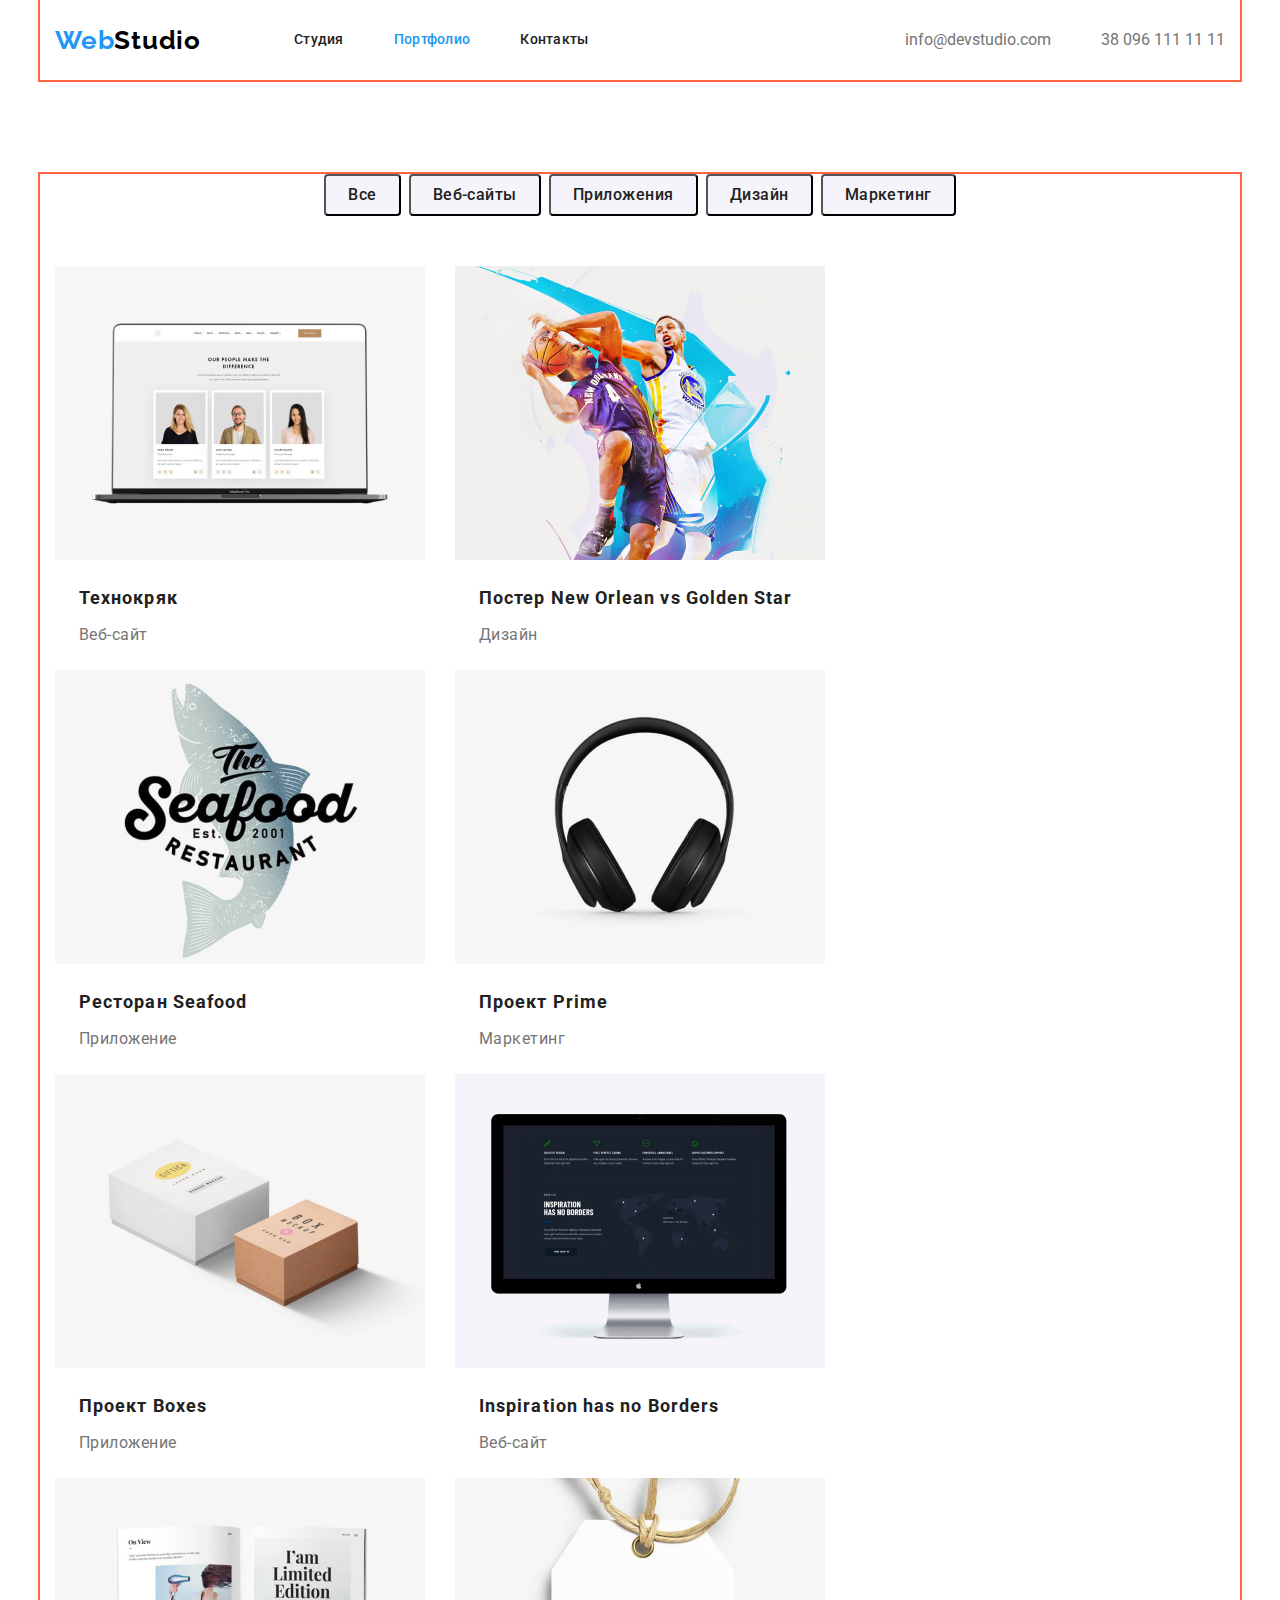
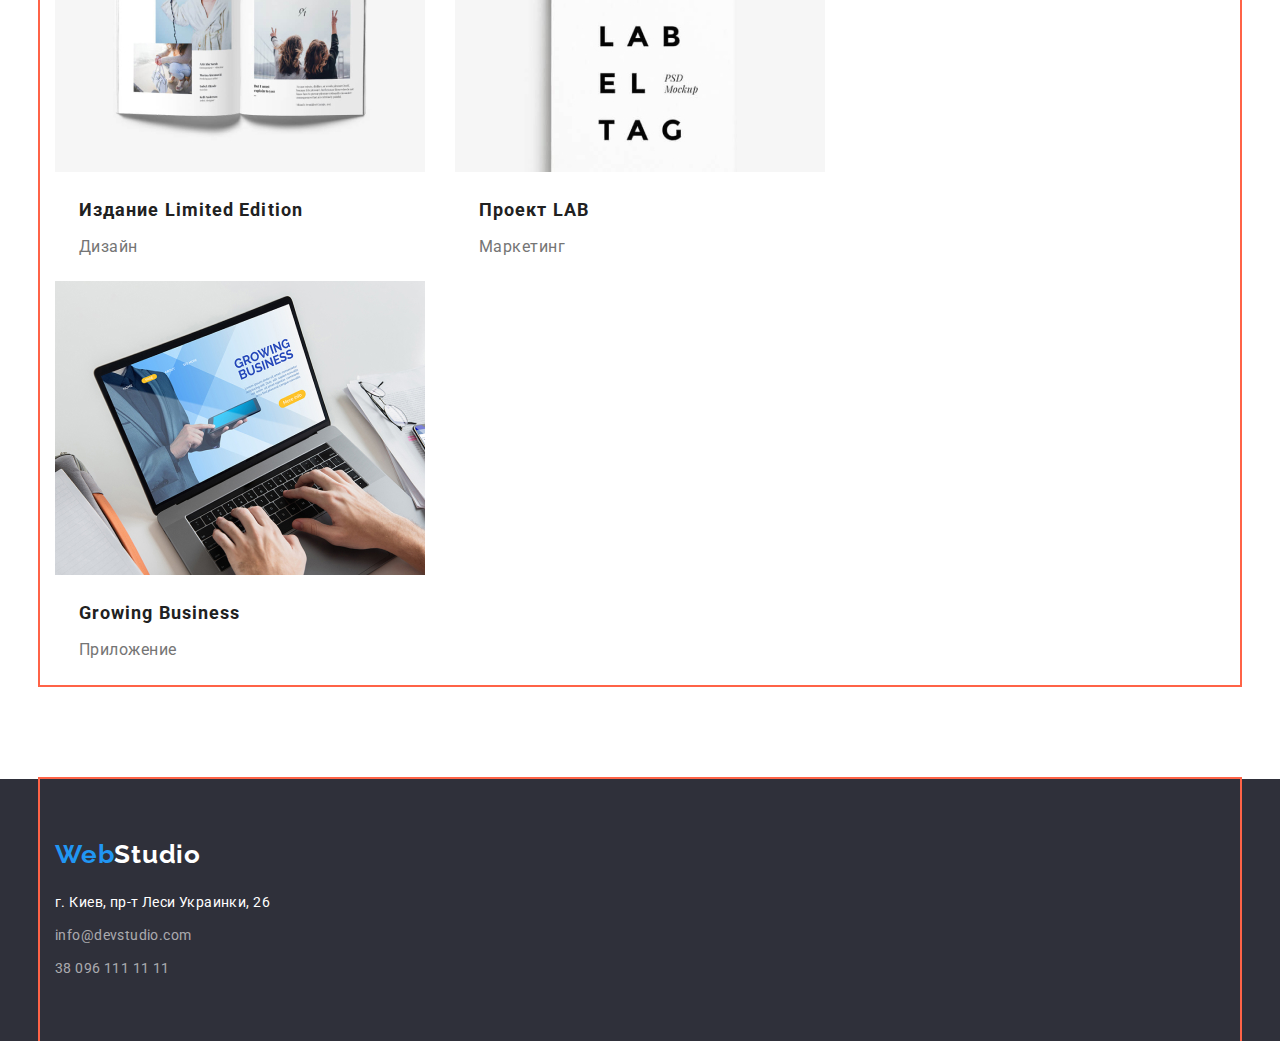
==== commit a1a25540: "добавила стили позиционирования в портфолио" ====
--- a/portfolio.html
+++ b/portfolio.html
@@ -36,15 +36,15 @@
         <h1 hidden>Проекты</h1>
         <div class="button-project">
             <ul class="project-list list">
-                <li><button type="button" class="button secondary">Все</button></li>
-                <li><button type="button" class="button secondary">Веб-сайты</button></li>
-                <li><button type="button" class="button secondary">Приложения</button></li>
-                <li><button type="button" class="button secondary">Дизайн</button></li>
-                <li><button type="button" class="button secondary">Маркетинг</button></li>
+                <li class="project-btn"><button type="button" class="button secondary">Все</button></li>
+                <li class="project-btn"><button type="button" class="button secondary">Веб-сайты</button></li>
+                <li class="project-btn"><button type="button" class="button secondary">Приложения</button></li>
+                <li class="project-btn"><button type="button" class="button secondary">Дизайн</button></li>
+                <li class="project-btn"><button type="button" class="button secondary">Маркетинг</button></li>
             </ul>
         </div>
-            <ul class="list">
-                <li>
+            <ul class="content list">
+                <li class="main-list">
                     <div class="project-img">
                         <img src="./images/img1.jpg" width="370" height="294" alt="открытый лаптоп">
                     <div class="button-list">
--- a/css/portfolio.css
+++ b/css/portfolio.css
@@ -24,16 +24,37 @@
     height: auto;
 }
 
+
 .list {
     list-style: none;
     padding: 0;
     margin: 0;
 }
 
+.project-list {
+    display: flex;
+    justify-content: center;
+}
+
+.content {
+    display: flex;
+    flex-wrap: wrap;
+}
+
+
+.project-list .project-btn + .project-btn {
+    margin-left: 8px;
+}
+
+
 .project-img {
     width: 370px;
-}
-
+    margin-right: 30px;
+}
+
+.project-img :nth-child(3n) {
+    margin-right: 0;
+}
 
 .project-img .title {
     margin-top: 0;
@@ -78,10 +99,6 @@
     text-decoration: none;
 }
 
-/* .logo-header {
-    padding-top: 24px;
-    padding-bottom: 0;
-} */
 
 .logo-footer {
     color: #FFFFFF;
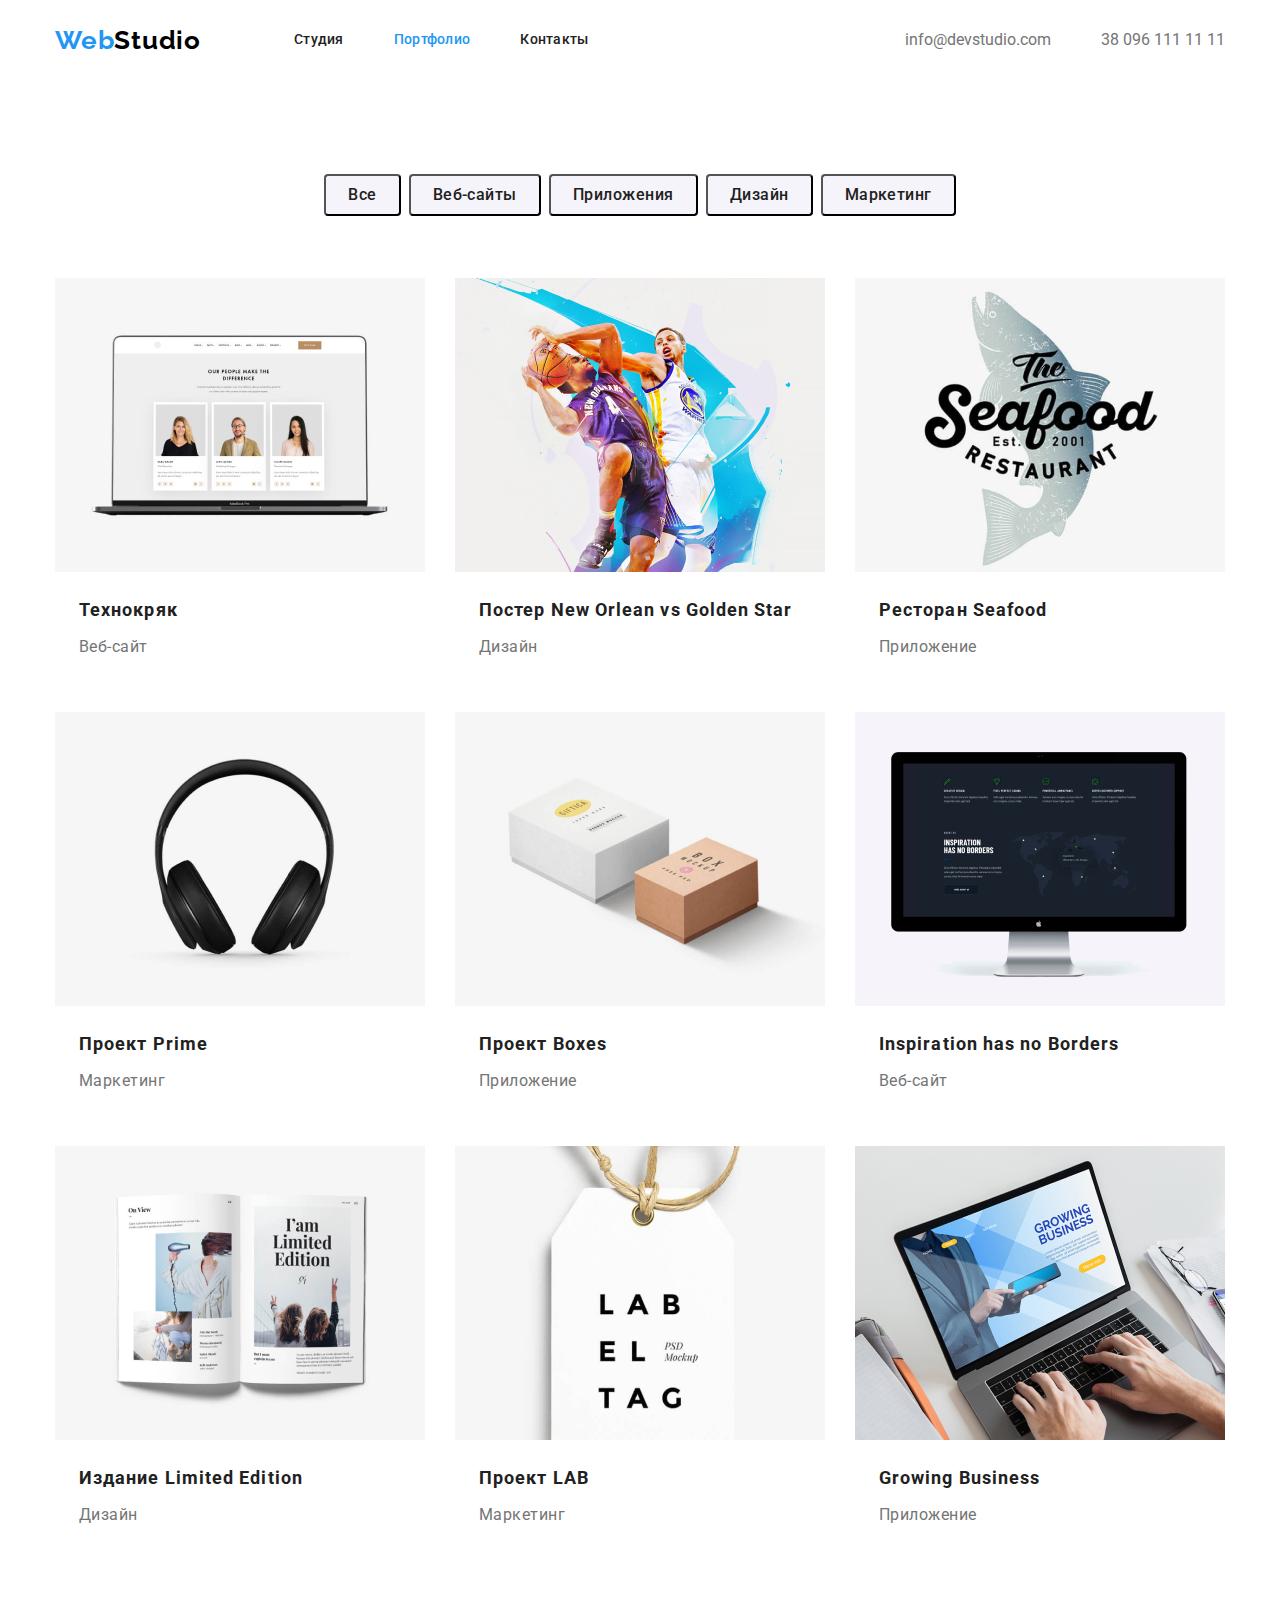
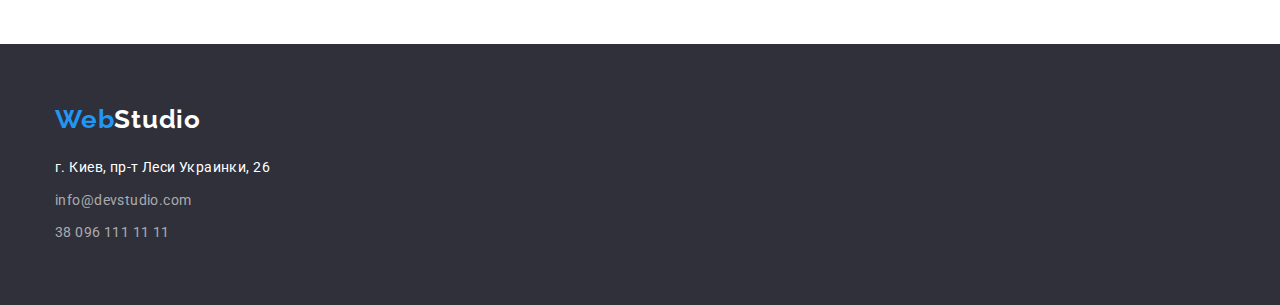
==== commit 49906fef: "доработала стили с флексблоком" ====
--- a/portfolio.html
+++ b/portfolio.html
@@ -53,7 +53,7 @@
                     </div>
                     </div>
                 </li>
-                <li>
+                <li class="main-list">
                     <div class="project-img">
                         <img src="./images/img2.jpg" width="370" height="294" alt="двое мужчин играют в баскетбол">
                     <div class="button-list">
@@ -62,7 +62,7 @@
                     </div>
                     </div>
                 </li>
-                <li>
+                <li class="main-list">
                     <div class="project-img">
                         <img src="./images/img3.jpg" width="370" height="294" alt="логотип ресторана">
                     <div class="button-list">
@@ -71,7 +71,7 @@
                     </div>
                     </div>
                 </li>
-                <li>
+                <li class="main-list">
                     <div class="project-img">
                         <img src="./images/img4.jpg" width="370" height="294" alt="наушники">
                     <div class="button-list">
@@ -80,7 +80,7 @@
                     </div>
                     </div>
                 </li>
-                <li>
+                <li class="main-list">
                     <div class="project-img">
                         <img src="./images/img5.jpg" width="370" height="294" alt="две коробочки">
                     <div class="button-list">
@@ -89,7 +89,7 @@
                     </div>
                     </div>
                 </li>
-                <li>
+                <li class="main-list">
                     <div class="project-img">
                         <img src="./images/img6.jpg" width="370" height="294" alt="монитор">
                     <div class="button-list">
@@ -98,7 +98,7 @@
                     </div>
                     </div>
                 </li>
-                <li>
+                <li class="main-list">
                     <div class="project-img">
                         <img src="./images/img7.jpg" width="370" height="294" alt="открытая книга">
                     <div class="button-list">
@@ -107,7 +107,7 @@
                     </div>
                     </div>
                 </li>
-                <li>
+                <li class="main-list">
                     <div class="project-img">
                         <img src="./images/img8.jpg" width="370" height="294" alt="подвеска рекламы">
                     <div class="button-list">
@@ -116,7 +116,7 @@
                     </div>
                     </div>
                 </li>
-                <li>
+                <li class="main-list">
                     <div class="project-img">
                         <img src="./images/img9.jpg" width="370" height="294" alt="руки на лаптопе">
                     <div class="button-list">
@@ -125,7 +125,6 @@
                         </div>
                     </div>
                 </li>
-
             </ul>
         </div>
 
--- a/css/portfolio.css
+++ b/css/portfolio.css
@@ -34,6 +34,7 @@
 .project-list {
     display: flex;
     justify-content: center;
+    height: 54px;
 }
 
 .content {
@@ -49,25 +50,30 @@
 
 .project-img {
     width: 370px;
+}
+
+.main-list {
     margin-right: 30px;
-}
-
-.project-img :nth-child(3n) {
+    margin-bottom: 30px;
+}
+
+
+.main-list:nth-child(3n) {
     margin-right: 0;
+}
+
+.main-list:nth-last-child(-n+3) {
+    margin-bottom: 0px;
 }
 
 .project-img .title {
     margin-top: 0;
     margin-bottom: 0;
-    padding: 20px 24px 4px;
 }
 
 .project-img .text {
     margin-top: 0;
     margin-bottom: 0;
-    padding-right: 24px;
-    padding-left: 24px;
-    padding-bottom: 20px;
 }
 
 .container {
@@ -76,7 +82,6 @@
     width: 1200px;
     padding-right: 15px;
     padding-left: 15px;
-    outline: 2px solid tomato;
 }
 
 /* main-nav */
@@ -177,6 +182,18 @@
     letter-spacing: 0.03em;
 }
 
+.button-list .title {
+padding-top: 20px;
+padding-left: 24px;
+padding-right: 24px;
+margin-bottom: 4px;
+}
+
+.button-list .text {
+padding-right: 24px;
+padding-left: 24px;
+padding-bottom: 20px;
+}
 
 .button-project {
     margin-top: 94px;
@@ -220,7 +237,7 @@
 
 .footer-logo {
     padding-top: 60px;
-    padding-bottom: 20px;
+    margin-bottom: 20px;
 }
 
 .mail {
@@ -228,13 +245,11 @@
     padding-bottom: 9px;
 }
 
-.tel {
-    padding-bottom: 60px;
-}
 
 .address {
     color: #ffffff;
     font-style: normal;
+    padding-bottom: 60px;
 }
 
 
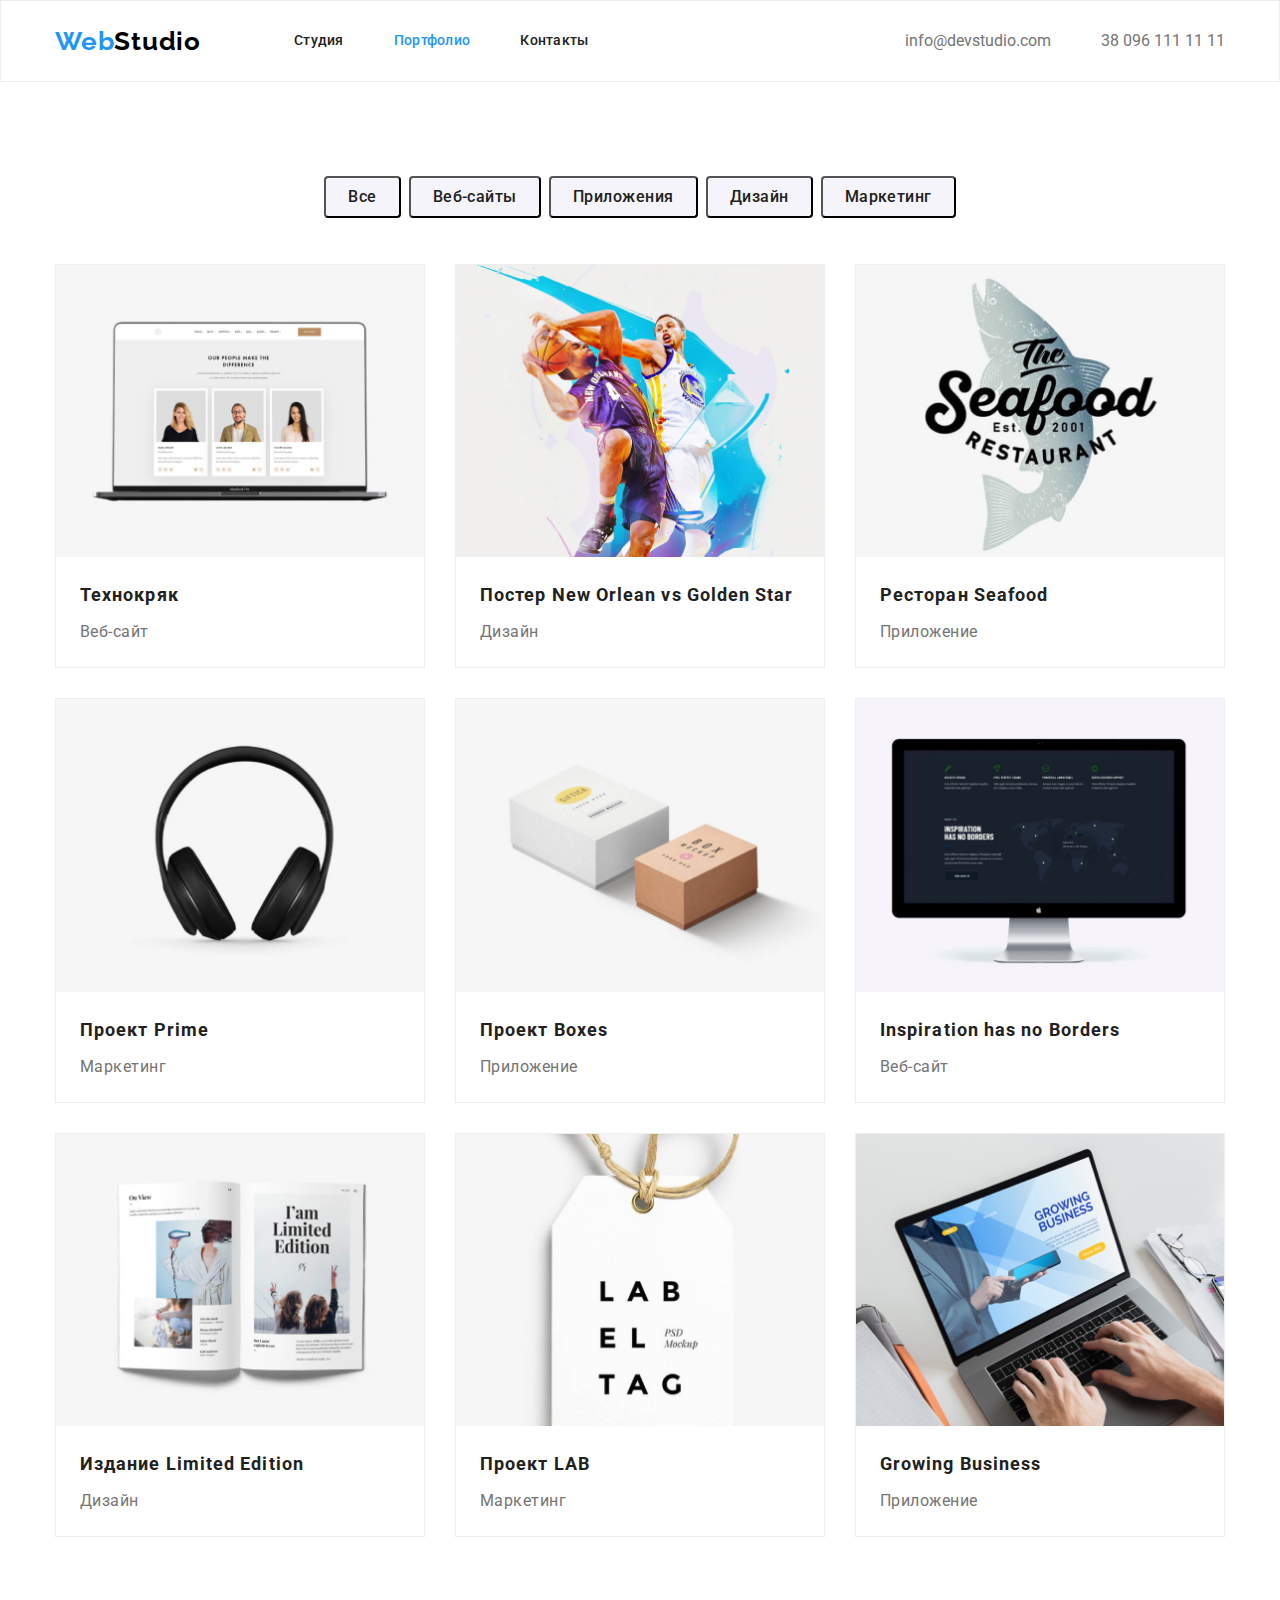
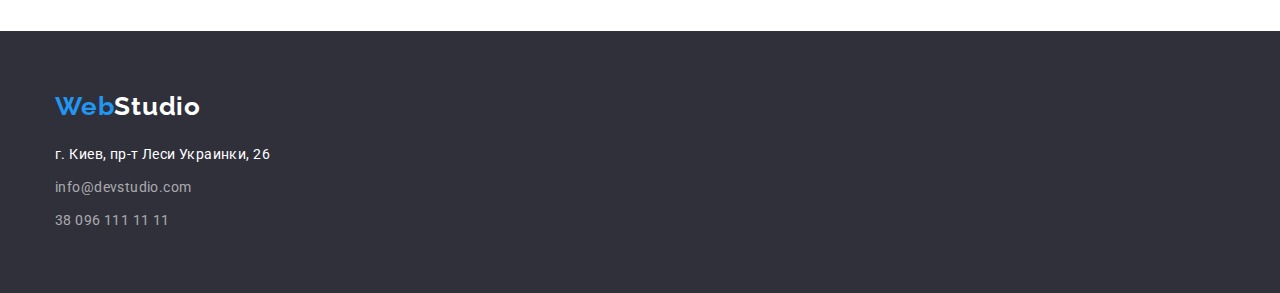
==== commit 984c12e0: "исправила все паддинги, убрала контакты из навигации" ====
--- a/portfolio.html
+++ b/portfolio.html
@@ -14,6 +14,7 @@
      <!-- Шапка -->
     <header class="header">
         <div class="container">
+            <div class="main-header">
         <nav class="main-nav">
                 <a href="./index.html" class="logo"><span class="logo-web">Web</span>Studio</a>
             <ul class="site-nav list">
@@ -21,11 +22,12 @@
                 <li class="item"><a href="./portfolio.html" class="link current">Портфолио</a></li>
                 <li class="item"><a href="#address" class="link">Контакты</a></li>
             </ul>
-            <ul class="link-nav list">
+        </nav>
+            <ul class="header-item list">
                 <li class="item"><a href="mailto:info@devstudio.com" class="link">info@devstudio.com</a></li>
                 <li class="item"><a href="tel:+380961111111" class="link">38 096 111 11 11</a></li>
             </ul>
-        </nav>
+            </div>
         </div>
     </header>
 
--- a/css/portfolio.css
+++ b/css/portfolio.css
@@ -31,6 +31,15 @@
     margin: 0;
 }
 
+.header {
+    border: 1px solid rgba(238, 238, 238, 1);
+}
+
+.project {
+    padding-top: 94px;
+    padding-bottom: 94px;
+}
+
 .project-list {
     display: flex;
     justify-content: center;
@@ -49,6 +58,7 @@
 
 
 .project-img {
+    border: 1px solid rgba(238, 238, 238, 1);
     width: 370px;
 }
 
@@ -91,6 +101,11 @@
     display: flex;
 }
 
+.main-header {
+    align-items: center;
+    display: flex;
+}
+
 /* logo */
 
 .logo{
@@ -141,21 +156,28 @@
     text-decoration: none;
 }
 
-
-
-.link-nav {
+/* header-item */
+
+.header-item {
     display: flex;
     margin-left: auto;
 }
 
-.link-nav .item + .item {
+.header-item .item + .item {
     margin-left: 50px;
 }
 
-.link-nav .link{
+.header-item .link {
     color: var(--primary-text-color);
     text-decoration: none;
 }
+
+.header-item .link:hover,
+.header-item .link:focus {
+    color:  var(--accent-color);
+}
+
+
 
 /* title */
 
@@ -181,24 +203,17 @@
     text-align: center;
     letter-spacing: 0.03em;
 }
+.button-list{
+    padding: 20px 24px;
+}
 
 .button-list .title {
-padding-top: 20px;
-padding-left: 24px;
-padding-right: 24px;
 margin-bottom: 4px;
 }
 
-.button-list .text {
-padding-right: 24px;
-padding-left: 24px;
-padding-bottom: 20px;
-}
 
 .button-project {
-    margin-top: 94px;
-    margin-bottom: 0;
-    padding-bottom: 50px;
+    margin-bottom: 34px;
 }
 
 .button.secondary {
@@ -226,7 +241,8 @@
 /* footer */
 
 .footer {
-    margin-top: 94px;
+    padding-top: 60px;
+    padding-bottom: 60px;
     background-color: var(--footer-br-color);
     font-style: normal;
     font-weight: 400;
@@ -236,20 +252,18 @@
 }
 
 .footer-logo {
-    padding-top: 60px;
     margin-bottom: 20px;
 }
 
 .mail {
-    padding-top: 9px;
-    padding-bottom: 9px;
+    margin-top: 9px;
+    margin-bottom: 9px;
 }
 
 
 .address {
     color: #ffffff;
     font-style: normal;
-    padding-bottom: 60px;
 }
 
 
